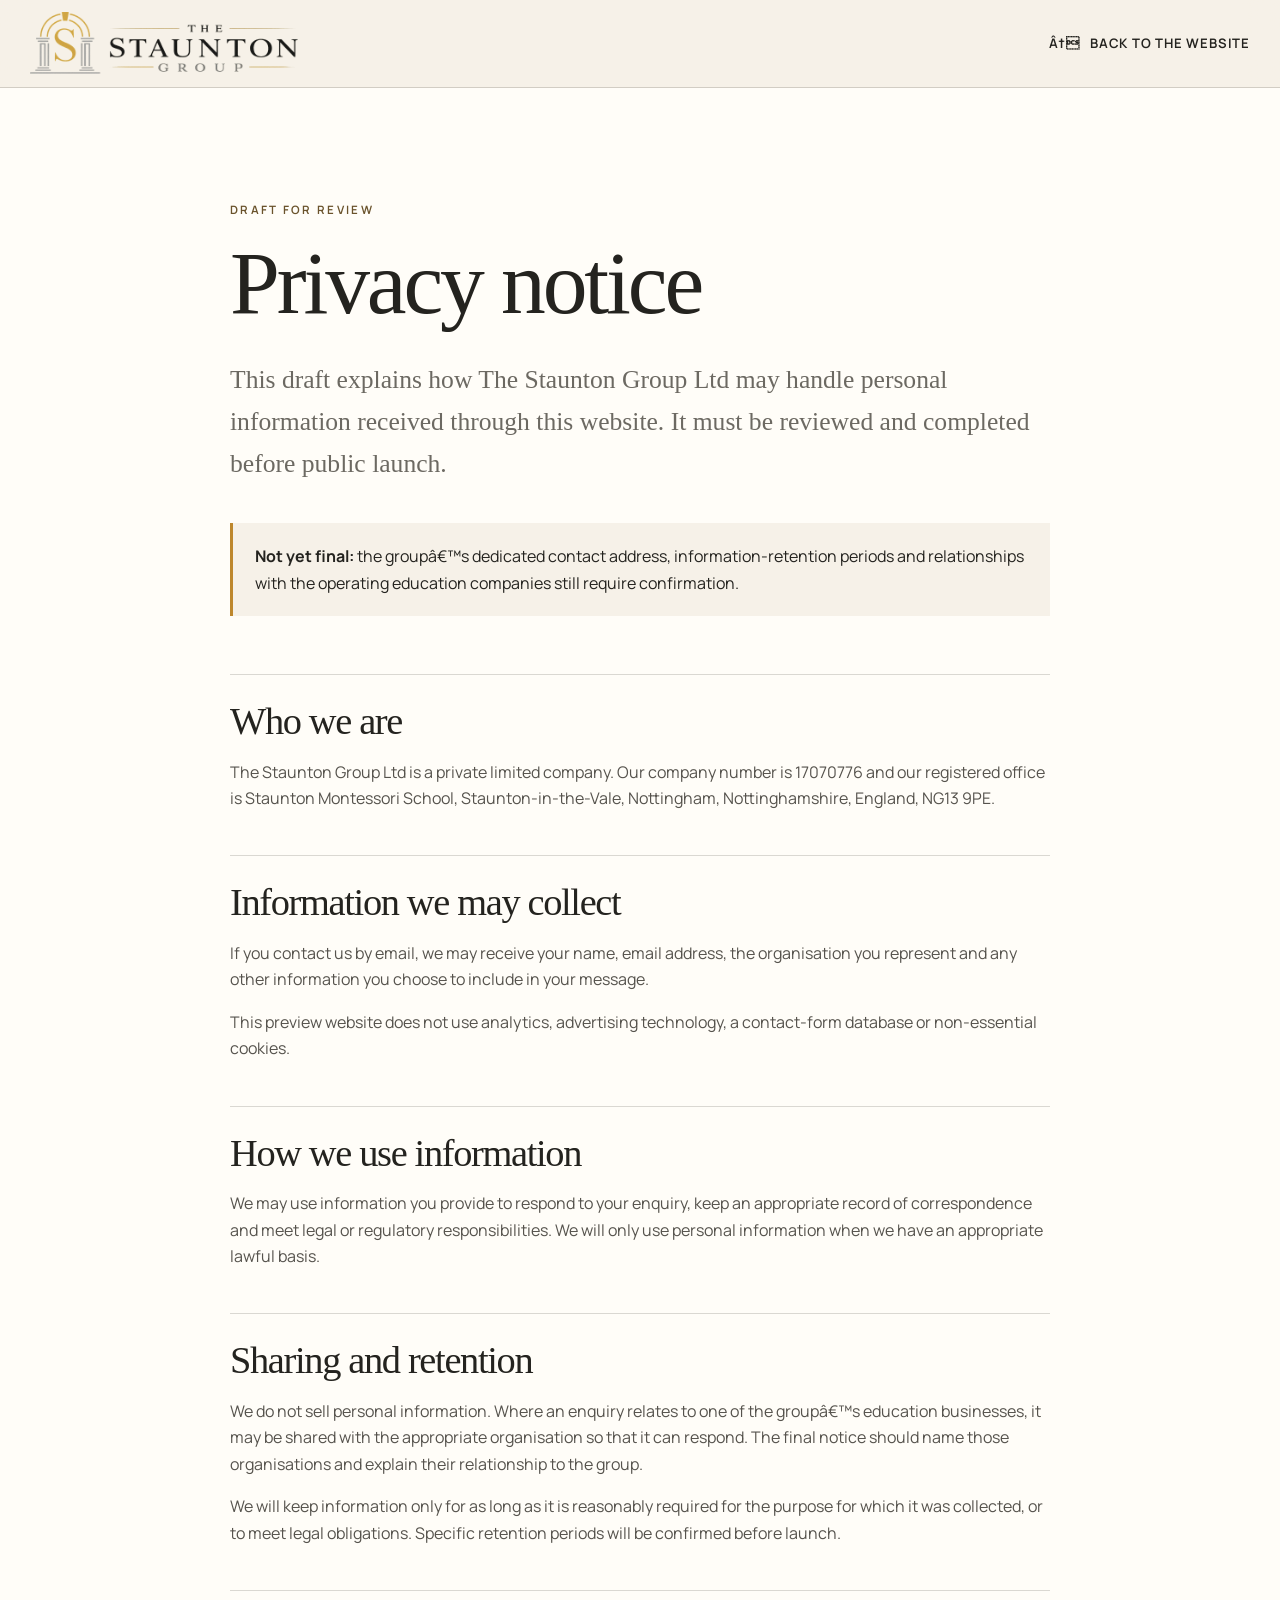
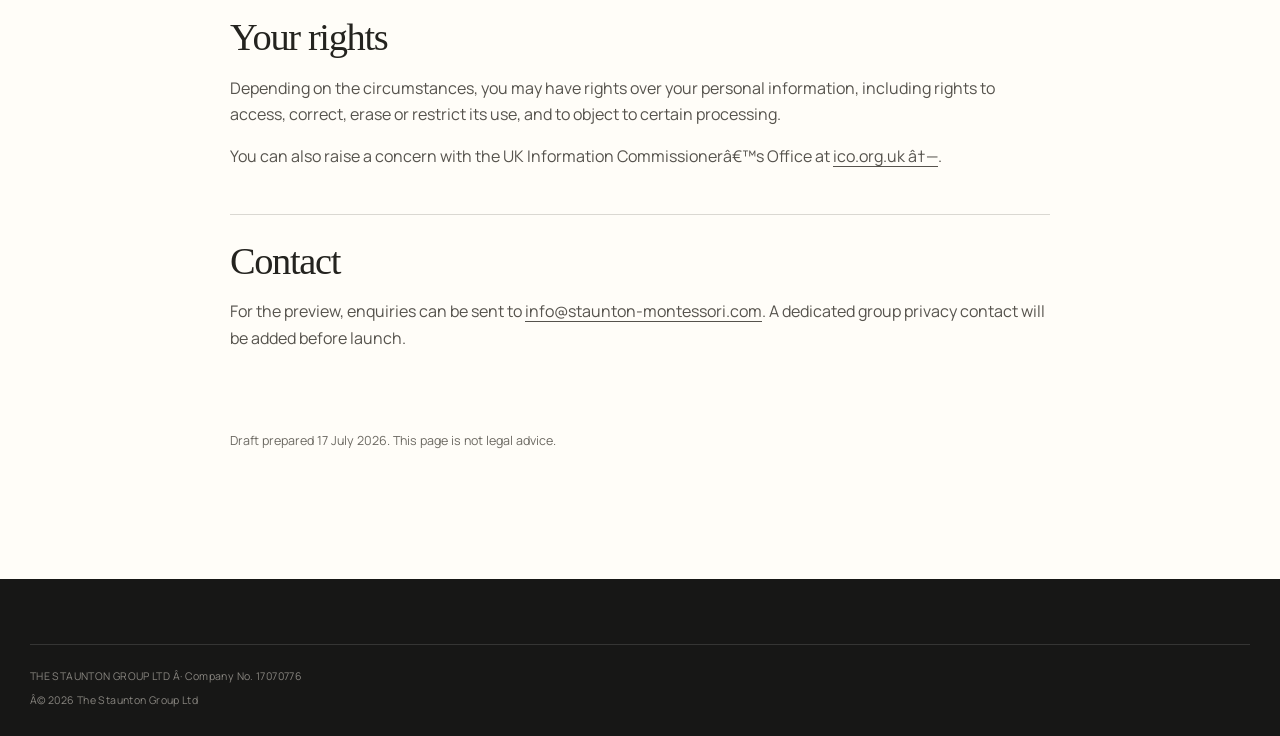
==== privacy.html @ f6bb771e "Publish the first Staunton Group website preview" ====
<!doctype html>
<html lang="en-GB">
  <head>
    <meta charset="utf-8">
    <meta name="viewport" content="width=device-width, initial-scale=1">
    <meta name="description" content="Draft privacy notice for The Staunton Group Ltd.">
    <meta name="robots" content="noindex, nofollow">
    <meta name="theme-color" content="#f6f1e8">
    <title>Privacy notice | The Staunton Group</title>
    <link rel="icon" type="image/png" sizes="128x128" href="assets/logo/favicon-staunton-rounded-2026.png">
    <link rel="preload" href="assets/fonts/Manrope-Variable.ttf" as="font" type="font/ttf" crossorigin>
    <link rel="stylesheet" href="styles.css">
    <script src="script.js" defer></script>
  </head>
  <body class="legal-page">
    <a class="skip-link" href="#main-content">Skip to main content</a>

    <header class="site-header site-header-solid" data-header>
      <div class="header-inner shell">
        <a class="brand" href="index.html" aria-label="The Staunton Group, home">
          <span class="brand-mark" aria-hidden="true">
            <img src="assets/logo/staunton-group-signature.png" alt="">
          </span>
        </a>
        <a class="text-link back-link" href="index.html" aria-label="Back to the website"><span aria-hidden="true">â†</span><span class="back-label-full">Back to the website</span><span class="back-label-short" aria-hidden="true">Back</span></a>
      </div>
      <div class="scroll-progress" aria-hidden="true"><span data-scroll-progress></span></div>
    </header>

    <main id="main-content" class="legal-main">
      <article class="legal-article shell-narrow">
        <p class="eyebrow">Draft for review</p>
        <h1>Privacy notice</h1>
        <p class="legal-intro">This draft explains how The Staunton Group Ltd may handle personal information received through this website. It must be reviewed and completed before public launch.</p>

        <div class="draft-warning" role="note">
          <strong>Not yet final:</strong> the groupâ€™s dedicated contact address, information-retention periods and relationships with the operating education companies still require confirmation.
        </div>

        <section>
          <h2>Who we are</h2>
          <p>The Staunton Group Ltd is a private limited company. Our company number is 17070776 and our registered office is Staunton Montessori School, Staunton-in-the-Vale, Nottingham, Nottinghamshire, England, NG13 9PE.</p>
        </section>

        <section>
          <h2>Information we may collect</h2>
          <p>If you contact us by email, we may receive your name, email address, the organisation you represent and any other information you choose to include in your message.</p>
          <p>This preview website does not use analytics, advertising technology, a contact-form database or non-essential cookies.</p>
        </section>

        <section>
          <h2>How we use information</h2>
          <p>We may use information you provide to respond to your enquiry, keep an appropriate record of correspondence and meet legal or regulatory responsibilities. We will only use personal information when we have an appropriate lawful basis.</p>
        </section>

        <section>
          <h2>Sharing and retention</h2>
          <p>We do not sell personal information. Where an enquiry relates to one of the groupâ€™s education businesses, it may be shared with the appropriate organisation so that it can respond. The final notice should name those organisations and explain their relationship to the group.</p>
          <p>We will keep information only for as long as it is reasonably required for the purpose for which it was collected, or to meet legal obligations. Specific retention periods will be confirmed before launch.</p>
        </section>

        <section>
          <h2>Your rights</h2>
          <p>Depending on the circumstances, you may have rights over your personal information, including rights to access, correct, erase or restrict its use, and to object to certain processing.</p>
          <p>You can also raise a concern with the UK Information Commissionerâ€™s Office at <a href="https://ico.org.uk/" target="_blank" rel="noopener">ico.org.uk <span aria-hidden="true">â†—</span></a>.</p>
        </section>

        <section>
          <h2>Contact</h2>
          <p>For the preview, enquiries can be sent to <a href="mailto:info@staunton-montessori.com">info@staunton-montessori.com</a>. A dedicated group privacy contact will be added before launch.</p>
        </section>

        <p class="legal-updated">Draft prepared 17 July 2026. This page is not legal advice.</p>
      </article>
    </main>

    <footer class="site-footer legal-footer">
      <div class="shell footer-legal">
        <p>THE STAUNTON GROUP LTD Â· Company No. 17070776</p>
        <p>Â© <span data-year>2026</span> The Staunton Group Ltd</p>
      </div>
    </footer>
  </body>
</html>
---- styles.css ----
@font-face {
  font-family: "Manrope";
  src: url("assets/fonts/Manrope-Variable.ttf") format("truetype");
  font-style: normal;
  font-weight: 200 800;
  font-display: swap;
}

:root {
  --ivory: #f6f1e8;
  --ivory-deep: #eee6d9;
  --paper: #fffdf8;
  --charcoal: #171716;
  --charcoal-soft: #292826;
  --ink: #24231f;
  --muted: #6c6962;
  --grey: #92908a;
  --line: rgba(35, 33, 29, 0.17);
  --gold: #bd872d;
  --gold-light: #d7ad62;
  --gold-pale: #e8d4a9;
  --max-width: 1220px;
  --header-height: 88px;
  --serif: Georgia, "Times New Roman", Times, serif;
  --sans: "Manrope", "Aptos", "Helvetica Neue", Arial, sans-serif;
  --shadow: 0 24px 70px rgba(28, 24, 17, 0.14);
}

*,
*::before,
*::after {
  box-sizing: border-box;
}

html {
  scroll-behavior: smooth;
  scroll-padding-top: calc(var(--header-height) + 24px);
}

body {
  margin: 0;
  overflow-x: hidden;
  background: var(--ivory);
  color: var(--ink);
  font-family: var(--sans);
  font-size: 16px;
  line-height: 1.65;
  -webkit-font-smoothing: antialiased;
}

body.nav-open {
  overflow: hidden;
}

img {
  display: block;
  max-width: 100%;
}

a {
  color: inherit;
  text-decoration-thickness: 1px;
  text-underline-offset: 0.22em;
}

button,
a {
  -webkit-tap-highlight-color: transparent;
}

:focus-visible {
  outline: 3px solid var(--gold);
  outline-offset: 4px;
}

.shell {
  width: min(calc(100% - 48px), var(--max-width));
  margin-inline: auto;
}

.shell-narrow {
  width: min(calc(100% - 48px), 820px);
  margin-inline: auto;
}

.section {
  padding-block: clamp(88px, 11vw, 154px);
}

.sr-only {
  position: absolute;
  width: 1px;
  height: 1px;
  padding: 0;
  margin: -1px;
  overflow: hidden;
  clip: rect(0, 0, 0, 0);
  white-space: nowrap;
  border: 0;
}

.skip-link {
  position: fixed;
  z-index: 1000;
  top: 16px;
  left: 16px;
  transform: translateY(-150%);
  background: var(--charcoal);
  color: white;
  padding: 12px 18px;
  border-radius: 2px;
}

.skip-link:focus {
  transform: translateY(0);
}

.eyebrow {
  margin: 0 0 24px;
  color: #6a532c;
  font-family: var(--sans);
  font-size: 0.72rem;
  font-weight: 650;
  letter-spacing: 0.2em;
  line-height: 1.3;
  text-transform: uppercase;
}

.eyebrow-light {
  color: var(--gold-light);
}

h1,
h2,
h3,
blockquote {
  margin-top: 0;
  font-family: var(--serif);
  font-weight: 400;
  letter-spacing: -0.035em;
}

h1 {
  max-width: 760px;
  margin-bottom: 30px;
  font-size: clamp(3.45rem, 7.2vw, 7.4rem);
  line-height: 0.92;
}

.hero h1 {
  max-width: 700px;
  font-size: clamp(3.45rem, 6vw, 6.4rem);
  line-height: 0.94;
}

h2 {
  margin-bottom: 28px;
  font-size: clamp(2.55rem, 5vw, 5.25rem);
  line-height: 0.98;
}

h3 {
  margin-bottom: 18px;
  font-size: clamp(1.65rem, 2.7vw, 2.65rem);
  line-height: 1.08;
}

p {
  margin-top: 0;
}

.large-copy {
  font-family: var(--serif);
  font-size: clamp(1.45rem, 2.1vw, 2rem);
  line-height: 1.42;
}

.button {
  display: inline-flex;
  min-height: 52px;
  align-items: center;
  justify-content: center;
  padding: 13px 22px;
  border: 1px solid transparent;
  font-size: 0.78rem;
  font-weight: 650;
  letter-spacing: 0.08em;
  line-height: 1.2;
  text-decoration: none;
  text-transform: uppercase;
  transition: background-color 180ms ease, color 180ms ease, border-color 180ms ease, transform 180ms ease;
}

.button:hover {
  transform: translateY(-2px);
}

.button-primary {
  background: var(--charcoal);
  color: white;
}

.button-primary:hover {
  background: var(--gold);
}

.button-dark {
  background: var(--charcoal);
  color: white;
}

.button-dark:hover {
  background: white;
  color: var(--charcoal);
}

.text-link,
.arrow-link {
  display: inline-flex;
  min-height: 44px;
  align-items: center;
  gap: 10px;
  font-size: 0.82rem;
  font-weight: 650;
  letter-spacing: 0.06em;
  text-decoration: none;
  text-transform: uppercase;
}

.text-link::after,
.arrow-link::after {
  position: absolute;
  right: 0;
  bottom: 5px;
  left: 0;
  height: 1px;
  background: currentColor;
  content: "";
  transform: scaleX(0);
  transform-origin: right;
  transition: transform 180ms ease;
}

.text-link,
.arrow-link {
  position: relative;
}

.text-link:hover::after,
.arrow-link:hover::after {
  transform: scaleX(1);
  transform-origin: left;
}

.site-header {
  position: fixed;
  z-index: 100;
  top: 0;
  right: 0;
  left: 0;
  height: var(--header-height);
  border-bottom: 1px solid var(--line);
  background: rgba(246, 241, 232, 0.84);
  backdrop-filter: blur(16px);
  transition: background-color 220ms ease, box-shadow 220ms ease;
}

.site-header.is-scrolled {
  background: rgba(250, 247, 240, 0.96);
  box-shadow: 0 12px 36px rgba(28, 24, 17, 0.07);
}

.site-header-solid {
  position: sticky;
}

.header-inner {
  display: flex;
  height: 100%;
  align-items: center;
  justify-content: space-between;
  gap: 32px;
}

.brand {
  display: inline-flex;
  flex: 0 0 auto;
  align-items: center;
  text-decoration: none;
}

.brand-mark {
  position: relative;
  display: block;
  width: 276px;
  height: 64px;
  overflow: hidden;
}

.brand-mark img {
  position: absolute;
  top: -69px;
  left: -31px;
  width: 330px;
  max-width: none;
}

.emblem-crop {
  position: relative;
  display: inline-block;
  width: 46px;
  height: 52px;
  flex: 0 0 auto;
  overflow: hidden;
}

.emblem-crop img {
  position: absolute;
  top: -21px;
  left: -45px;
  width: 136px;
  max-width: none;
}

.primary-nav {
  display: flex;
  align-items: center;
  gap: clamp(18px, 2.1vw, 34px);
}

.primary-nav a {
  position: relative;
  display: inline-flex;
  min-height: 44px;
  align-items: center;
  font-size: 0.71rem;
  font-weight: 650;
  letter-spacing: 0.055em;
  text-decoration: none;
  text-transform: uppercase;
}

.primary-nav a:not(.nav-contact)::after {
  position: absolute;
  right: 0;
  bottom: 6px;
  left: 0;
  height: 2px;
  background: linear-gradient(90deg, var(--gold), var(--gold-light));
  content: "";
  transform: scaleX(0);
  transform-origin: right;
  transition: transform 180ms ease;
}

.primary-nav a:hover::after,
.primary-nav a.is-current::after {
  transform: scaleX(1);
  transform-origin: left;
}

.primary-nav a.is-current {
  color: #69502b;
}

.nav-contact {
  padding-inline: 18px;
  border: 1px solid var(--charcoal);
}

.nav-contact:hover {
  background: var(--charcoal);
  color: white;
}

.nav-contact.is-current {
  border-color: var(--gold);
  box-shadow: inset 0 -3px 0 var(--gold);
}

.scroll-progress {
  position: absolute;
  right: 0;
  bottom: -1px;
  left: 0;
  height: 2px;
  overflow: hidden;
  pointer-events: none;
}

.scroll-progress span {
  display: block;
  width: 100%;
  height: 100%;
  background: linear-gradient(90deg, var(--gold), var(--gold-light));
  transform: scaleX(0);
  transform-origin: left;
  will-change: transform;
}

.menu-toggle {
  display: none;
  width: 48px;
  height: 48px;
  align-items: center;
  justify-content: center;
  border: 0;
  background: transparent;
  cursor: pointer;
}

.menu-toggle span:not(.sr-only) {
  position: absolute;
  width: 24px;
  height: 1px;
  background: var(--charcoal);
  transition: transform 180ms ease;
}

.menu-toggle span:nth-child(2) {
  transform: translateY(-4px);
}

.menu-toggle span:nth-child(3) {
  transform: translateY(4px);
}

.menu-toggle[aria-expanded="true"] span:nth-child(2) {
  transform: rotate(45deg);
}

.menu-toggle[aria-expanded="true"] span:nth-child(3) {
  transform: rotate(-45deg);
}

.hero {
  min-height: 100svh;
  padding-top: calc(var(--header-height) + clamp(72px, 9vw, 118px));
  padding-bottom: 30px;
  background:
    radial-gradient(circle at 15% 20%, rgba(215, 173, 98, 0.14), transparent 28%),
    linear-gradient(120deg, var(--ivory) 0%, #faf7f0 54%, var(--ivory-deep) 100%);
}

.hero-inner {
  display: grid;
  align-items: center;
  gap: clamp(48px, 7vw, 108px);
  grid-template-columns: minmax(0, 0.94fr) minmax(430px, 0.86fr);
}

.hero-copy {
  padding-block: 30px 56px;
}

.hero-lede {
  max-width: 640px;
  margin-bottom: 40px;
  color: #4e4b44;
  font-family: var(--serif);
  font-size: clamp(1.18rem, 1.7vw, 1.55rem);
  line-height: 1.52;
}

.hero-actions {
  display: flex;
  flex-wrap: wrap;
  align-items: center;
  gap: 24px 32px;
}

.hero-visual {
  position: relative;
  display: grid;
  min-height: min(67vh, 660px);
  gap: 12px;
  grid-template-columns: 1.22fr 0.78fr;
  grid-template-rows: 1fr 1fr;
}

.hero-visual::before {
  position: absolute;
  z-index: 2;
  top: -22px;
  right: 22px;
  width: 88px;
  height: 88px;
  border-top: 1px solid var(--gold);
  border-right: 1px solid var(--gold);
  content: "";
}

.hero-photo {
  position: relative;
  margin: 0;
  overflow: hidden;
  background: #d7d0c3;
}

.hero-photo-main {
  grid-row: 1 / -1;
}

.hero-photo img {
  width: 100%;
  height: 100%;
  object-fit: cover;
  filter: saturate(0.78) contrast(0.96);
  transition: transform 800ms cubic-bezier(0.2, 0.7, 0.2, 1);
}

.hero-photo:hover img {
  transform: scale(1.025);
}

.hero-photo-main img {
  object-position: 48% center;
}

.hero-photo-top img {
  object-position: 52% center;
}

.hero-photo-bottom img {
  object-position: 55% center;
}

.hero-photo figcaption,
.image-label {
  position: absolute;
  right: 12px;
  bottom: 12px;
  padding: 7px 9px;
  background: rgba(21, 21, 20, 0.82);
  color: white;
  font-size: 0.62rem;
  font-weight: 650;
  letter-spacing: 0.12em;
  line-height: 1.2;
  text-transform: uppercase;
}

.hero-foot {
  display: flex;
  align-items: center;
  gap: 18px;
  padding-top: 38px;
  color: #77726a;
  font-size: 0.64rem;
  font-weight: 650;
  letter-spacing: 0.14em;
  text-transform: uppercase;
}

.hero-rule {
  width: 64px;
  height: 1px;
  background: var(--gold);
}

.intro {
  background: var(--paper);
  padding-block: clamp(82px, 9vw, 124px);
}

.intro-grid {
  display: grid;
  gap: 56px 10vw;
  grid-template-columns: minmax(280px, 0.72fr) minmax(0, 1fr);
}

.intro-copy {
  max-width: 700px;
}

.intro-copy > p:last-child {
  max-width: 600px;
  color: var(--muted);
}

.principles {
  display: grid;
  margin-top: clamp(70px, 9vw, 120px);
  border-top: 1px solid var(--line);
  grid-template-columns: repeat(3, 1fr);
}

.principle {
  min-height: 290px;
  padding: 34px clamp(22px, 3.2vw, 48px) 28px;
  border-right: 1px solid var(--line);
}

.principle:first-child {
  padding-left: 0;
}

.principle:last-child {
  border-right: 0;
  padding-right: 0;
}

.principle-number {
  display: block;
  margin-bottom: 64px;
  color: var(--gold);
  font-family: var(--serif);
  font-size: 0.84rem;
}

.principle h3 {
  margin-bottom: 16px;
  font-size: clamp(1.5rem, 2vw, 2.05rem);
}

.principle p {
  color: var(--muted);
  font-size: 0.94rem;
}

.section-dark {
  background: var(--charcoal);
  color: white;
}

.section-topline {
  display: grid;
  align-items: end;
  gap: 44px 8vw;
  margin-bottom: clamp(64px, 8vw, 110px);
  grid-template-columns: 1.5fr 0.72fr;
}

.section-topline h2 {
  margin-bottom: 0;
}

.section-topline > p {
  max-width: 430px;
  margin-bottom: 7px;
  color: #b8b5af;
}

.business-list {
  display: grid;
  gap: clamp(64px, 7vw, 100px);
}

.business-card {
  display: grid;
  align-items: center;
  gap: clamp(42px, 7vw, 100px);
  grid-template-columns: minmax(0, 1.14fr) minmax(320px, 0.86fr);
}

.business-card-reverse {
  grid-template-columns: minmax(320px, 0.86fr) minmax(0, 1.14fr);
}

.business-card-reverse .business-image {
  grid-column: 2;
}

.business-card-reverse .business-content {
  grid-row: 1;
  grid-column: 1;
}

.business-image {
  position: relative;
  height: clamp(360px, 40vw, 520px);
  overflow: hidden;
  background: #494640;
}

.business-image img {
  width: 100%;
  height: 100%;
  object-fit: cover;
  filter: saturate(0.74) contrast(0.96);
  transition: transform 800ms cubic-bezier(0.2, 0.7, 0.2, 1);
}

.business-image:hover img {
  transform: scale(1.025);
}

.business-card:first-child .business-image img {
  object-position: 50% center;
}

.business-card-reverse .business-image img {
  object-position: 52% center;
}

.business-content {
  max-width: 480px;
}

.business-kicker {
  margin-bottom: 20px;
  color: var(--gold-light);
  font-size: 0.75rem;
  font-weight: 650;
  letter-spacing: 0.14em;
  text-transform: uppercase;
}

.business-content h3 {
  margin-bottom: 28px;
  font-size: clamp(2rem, 3.4vw, 3.55rem);
}

.business-content > p:not(.business-kicker) {
  margin-bottom: 30px;
  color: #b8b5af;
}

.arrow-link {
  color: white;
}

.approach {
  background: var(--ivory-deep);
}

.approach-grid {
  display: grid;
  align-items: center;
  gap: 56px 10vw;
  grid-template-columns: minmax(0, 1fr) minmax(360px, 0.82fr);
}

.approach-statement {
  position: relative;
  min-height: 560px;
  display: flex;
  align-items: center;
  padding: clamp(42px, 6vw, 82px);
  overflow: hidden;
  background: var(--charcoal-soft);
  color: white;
}

.approach-statement::before,
.approach-statement::after {
  position: absolute;
  border: 1px solid rgba(215, 173, 98, 0.35);
  border-bottom: 0;
  border-radius: 50% 50% 0 0;
  content: "";
}

.approach-statement::before {
  right: -130px;
  bottom: -110px;
  width: 390px;
  height: 390px;
}

.approach-statement::after {
  right: -65px;
  bottom: -110px;
  width: 260px;
  height: 260px;
}

.gold-mark {
  position: absolute;
  right: 28px;
  bottom: -112px;
  color: rgba(189, 135, 45, 0.12);
  font-family: var(--serif);
  font-size: 330px;
  line-height: 1;
}

.approach-statement blockquote {
  position: relative;
  z-index: 1;
  margin-bottom: 0;
  font-size: clamp(2.4rem, 4.5vw, 5rem);
  line-height: 1.06;
}

.approach-copy > p:not(.eyebrow) {
  max-width: 540px;
  color: var(--muted);
}

.check-list {
  margin: 38px 0 0;
  padding: 0;
  border-top: 1px solid var(--line);
  list-style: none;
}

.check-list li {
  position: relative;
  padding: 16px 0 16px 28px;
  border-bottom: 1px solid var(--line);
  font-size: 0.92rem;
}

.check-list li::before {
  position: absolute;
  left: 0;
  color: var(--gold);
  content: "â€”";
}

.future {
  background: var(--paper);
}

.future-grid {
  display: grid;
  align-items: center;
  gap: 56px 9vw;
  grid-template-columns: minmax(0, 1.04fr) minmax(360px, 0.82fr);
}

.future-image {
  position: relative;
  height: clamp(480px, 58vw, 700px);
  overflow: hidden;
}

.future-image img {
  width: 100%;
  height: 100%;
  object-fit: cover;
  object-position: 56% center;
  filter: saturate(0.78) contrast(0.96);
}

.future-badge {
  position: absolute;
  right: 24px;
  bottom: 24px;
  display: flex;
  width: 190px;
  height: 190px;
  flex-direction: column;
  align-items: center;
  justify-content: center;
  border-radius: 50%;
  background: rgba(246, 241, 232, 0.92);
  color: var(--charcoal);
  font-size: 0.65rem;
  font-weight: 650;
  letter-spacing: 0.15em;
  text-transform: uppercase;
  backdrop-filter: blur(10px);
}

.future-badge i {
  width: 1px;
  height: 28px;
  margin-block: 8px;
  background: var(--gold);
}

.future-copy > p:not(.eyebrow):not(.status-note) {
  color: var(--muted);
}

.status-note {
  display: inline-flex;
  margin-top: 22px;
  padding: 8px 10px;
  border: 1px solid var(--line);
  color: var(--muted);
  font-size: 0.64rem;
  font-weight: 650;
  letter-spacing: 0.12em;
  text-transform: uppercase;
}

.section-gold {
  background: var(--gold-light);
  color: var(--charcoal);
}

.contact-grid {
  display: grid;
  align-items: end;
  gap: 48px 10vw;
  grid-template-columns: minmax(0, 1.25fr) minmax(330px, 0.75fr);
}

.contact-grid h2 {
  max-width: 840px;
  margin-bottom: 0;
}

.contact-copy {
  max-width: 480px;
  padding-bottom: 6px;
}

.contact-copy > p:first-child {
  margin-bottom: 28px;
}

.contact-note {
  margin: 16px 0 0;
  font-size: 0.75rem;
  opacity: 0.75;
}

.site-footer {
  padding-block: 70px 28px;
  background: var(--charcoal);
  color: white;
}

.footer-main {
  display: grid;
  gap: 56px;
  grid-template-columns: 1.2fr 0.8fr;
}

.footer-brand {
  display: flex;
  align-items: center;
  gap: 18px;
}

.emblem-crop-footer {
  width: 62px;
  height: 70px;
}

.emblem-crop-footer img {
  top: -28px;
  left: -61px;
  width: 184px;
}

.footer-brand strong,
.footer-brand span {
  display: block;
}

.footer-brand strong {
  font-family: var(--serif);
  font-size: 1.5rem;
  font-weight: 400;
}

.footer-brand div > span {
  margin-top: 4px;
  color: #9e9b95;
  font-size: 0.78rem;
}

.footer-links {
  display: grid;
  gap: 32px;
  grid-template-columns: repeat(2, 1fr);
}

.footer-links > div {
  display: flex;
  flex-direction: column;
  align-items: flex-start;
}

.footer-label {
  margin-bottom: 16px;
  color: var(--gold-light);
  font-size: 0.65rem;
  font-weight: 650;
  letter-spacing: 0.15em;
  text-transform: uppercase;
}

.footer-links a {
  min-height: 34px;
  color: #c3c0ba;
  font-size: 0.8rem;
  text-decoration: none;
}

.footer-links a:hover {
  color: white;
}

.footer-legal {
  display: grid;
  gap: 8px;
  margin-top: 64px;
  padding-top: 24px;
  border-top: 1px solid rgba(255, 255, 255, 0.13);
  color: #898680;
  font-size: 0.66rem;
  letter-spacing: 0.035em;
  line-height: 1.45;
}

.footer-legal p {
  margin: 0;
}

.reveal {
  opacity: 0;
  transform: translateY(22px);
  transition: opacity 700ms ease, transform 700ms ease;
}

.reveal.is-visible {
  opacity: 1;
  transform: translateY(0);
}

/* Privacy page */
.legal-main {
  padding-block: clamp(80px, 9vw, 130px);
  background: var(--paper);
}

.legal-article > h1 {
  margin-bottom: 34px;
  font-size: clamp(3.4rem, 7vw, 6rem);
}

.legal-intro {
  margin-bottom: 38px;
  color: var(--muted);
  font-family: var(--serif);
  font-size: clamp(1.3rem, 2vw, 1.75rem);
}

.draft-warning {
  margin-bottom: 58px;
  padding: 20px 22px;
  border-left: 3px solid var(--gold);
  background: var(--ivory);
}

.legal-article section {
  padding-block: 28px;
  border-top: 1px solid var(--line);
}

.legal-article section h2 {
  margin-bottom: 18px;
  font-size: clamp(1.8rem, 3vw, 2.55rem);
}

.legal-article section p {
  color: #56534d;
}

.legal-updated {
  margin-top: 36px;
  color: var(--muted);
  font-size: 0.78rem;
}

.back-link {
  flex: 0 0 auto;
}

.back-label-short {
  display: none;
}

.legal-footer {
  padding-top: 1px;
}

@media (max-width: 1050px) {
  :root {
    --header-height: 76px;
  }

  .brand-mark {
    width: 250px;
    height: 58px;
  }

  .brand-mark img {
    top: -62px;
    left: -28px;
    width: 298px;
  }

  .primary-nav {
    gap: 18px;
  }

  .primary-nav a {
    font-size: 0.68rem;
  }

  .hero-inner {
    grid-template-columns: minmax(0, 0.9fr) minmax(360px, 0.8fr);
  }

  .hero-visual {
    min-height: 560px;
  }

  .business-card,
  .business-card-reverse {
    gap: 50px;
    grid-template-columns: 1fr 0.84fr;
  }
}

@media (max-width: 860px) {
  .site-header {
    backdrop-filter: none;
  }

  .shell,
  .shell-narrow {
    width: min(calc(100% - 36px), var(--max-width));
  }

  .menu-toggle {
    position: relative;
    z-index: 102;
    display: inline-flex;
  }

  .primary-nav {
    position: fixed;
    z-index: 101;
    inset: 0;
    display: flex;
    visibility: hidden;
    flex-direction: column;
    align-items: flex-start;
    justify-content: center;
    gap: 12px;
    padding: 100px 32px 60px;
    background: var(--ivory);
    opacity: 0;
    transform: translateY(-12px);
    transition: opacity 180ms ease, transform 180ms ease, visibility 180ms ease;
  }

  .primary-nav.is-open {
    visibility: visible;
    opacity: 1;
    transform: translateY(0);
  }

  .primary-nav a {
    width: 100%;
    min-height: 58px;
    border-bottom: 1px solid var(--line);
    font-family: var(--serif);
    font-size: clamp(1.6rem, 7vw, 2.25rem);
    font-weight: 400;
    letter-spacing: -0.025em;
    text-transform: none;
  }

  .primary-nav a:not(.nav-contact)::after {
    display: none;
  }

  .primary-nav a.is-current:not(.nav-contact) {
    padding-left: 26px;
  }

  .primary-nav a.is-current:not(.nav-contact)::before {
    position: absolute;
    left: 0;
    width: 14px;
    height: 2px;
    background: var(--gold);
    content: "";
  }

  .nav-contact {
    margin-top: 18px;
    width: auto !important;
    min-height: 48px !important;
    padding-inline: 22px;
    border: 1px solid var(--charcoal) !important;
    font-family: var(--sans) !important;
    font-size: 0.75rem !important;
    font-weight: 650 !important;
    letter-spacing: 0.08em !important;
    text-transform: uppercase !important;
  }

  .hero {
    min-height: auto;
    padding-top: calc(var(--header-height) + 72px);
    padding-bottom: 28px;
  }

  .hero-inner {
    gap: 62px;
    grid-template-columns: 1fr;
  }

  .hero-copy {
    max-width: 720px;
    padding-bottom: 0;
  }

  .hero-visual {
    min-height: 640px;
    grid-template-columns: 1.15fr 0.85fr;
  }

  .intro-grid,
  .approach-grid,
  .future-grid,
  .contact-grid {
    grid-template-columns: 1fr;
  }

  .intro-copy {
    max-width: 680px;
  }

  .section-topline {
    align-items: start;
    grid-template-columns: 1fr;
  }

  .section-topline > p {
    max-width: 600px;
  }

  .business-card,
  .business-card-reverse {
    gap: 44px;
    grid-template-columns: 1fr;
  }

  .business-card-reverse .business-image,
  .business-card-reverse .business-content {
    grid-row: auto;
    grid-column: auto;
  }

  .business-image {
    height: min(72vw, 560px);
  }

  .business-content {
    max-width: 660px;
  }

  .approach-statement {
    min-height: 500px;
  }

  .approach-copy {
    max-width: 680px;
  }

  .future-image {
    height: min(90vw, 680px);
  }

  .future-copy,
  .contact-copy {
    max-width: 680px;
  }

  .footer-main {
    grid-template-columns: 1fr;
  }
}

@media (max-width: 620px) {
  .section {
    padding-block: 82px;
  }

  .brand-mark {
    width: 225px;
    height: 52px;
  }

  .brand-mark img {
    top: -57px;
    left: -25px;
    width: 270px;
  }

  .back-label-full {
    display: none;
  }

  .back-label-short {
    display: inline;
  }

  .hero {
    padding-top: calc(var(--header-height) + 56px);
  }

  .hero h1 {
    font-size: clamp(3.35rem, 16vw, 5rem);
  }

  h2 {
    font-size: clamp(2.55rem, 12.5vw, 4rem);
  }

  .hero-lede {
    font-size: 1.15rem;
  }

  .hero-actions {
    align-items: flex-start;
    flex-direction: column;
  }

  .hero-visual {
    min-height: auto;
    gap: 8px;
    grid-template-columns: 1fr 1fr;
    grid-template-rows: 410px 200px;
  }

  .hero-photo-main {
    grid-row: 1;
    grid-column: 1 / -1;
  }

  .hero-photo-top,
  .hero-photo-bottom {
    grid-row: 2;
  }

  .hero-visual::before {
    top: -14px;
    right: 14px;
    width: 56px;
    height: 56px;
  }

  .hero-foot {
    gap: 10px;
    font-size: 0.56rem;
  }

  .hero-rule {
    width: 28px;
  }

  .principles {
    grid-template-columns: 1fr;
  }

  .principle,
  .principle:first-child,
  .principle:last-child {
    min-height: auto;
    padding: 28px 0 34px;
    border-right: 0;
    border-bottom: 1px solid var(--line);
  }

  .principle-number {
    margin-bottom: 28px;
  }

  .business-image {
    height: 360px;
  }

  .business-card:first-child .business-image img {
    object-position: 49% center;
  }

  .business-card-reverse .business-image img {
    object-position: 52% center;
  }

  .approach-statement {
    min-height: 440px;
    padding: 38px 28px;
  }

  .approach-statement blockquote {
    font-size: clamp(2.2rem, 11vw, 3.25rem);
  }

  .future-image {
    height: 500px;
  }

  .future-badge {
    width: 138px;
    height: 138px;
  }

  .contact-copy .button {
    width: 100%;
    overflow-wrap: anywhere;
    text-align: center;
  }

  .footer-brand {
    align-items: flex-start;
  }

  .footer-links {
    grid-template-columns: 1fr 1fr;
  }

  .back-link {
    font-size: 0.7rem;
  }
}

@media (max-width: 390px) {
  .shell,
  .shell-narrow {
    width: min(calc(100% - 28px), var(--max-width));
  }

  .brand-mark {
    width: 210px;
    height: 49px;
  }

  .brand-mark img {
    top: -53px;
    left: -24px;
    width: 252px;
  }

  .hero-visual {
    grid-template-rows: 360px 170px;
  }

  .hero-photo figcaption {
    right: 8px;
    bottom: 8px;
    padding: 6px 7px;
    font-size: 0.54rem;
  }

  .business-image {
    height: 330px;
  }

  .future-image {
    height: 440px;
  }

  .footer-links {
    gap: 20px;
  }
}

@media (prefers-reduced-motion: reduce) {
  html {
    scroll-behavior: auto;
  }

  *,
  *::before,
  *::after {
    scroll-behavior: auto !important;
    transition-duration: 0.01ms !important;
    animation-duration: 0.01ms !important;
    animation-iteration-count: 1 !important;
  }

  .reveal {
    opacity: 1;
    transform: none;
  }
}
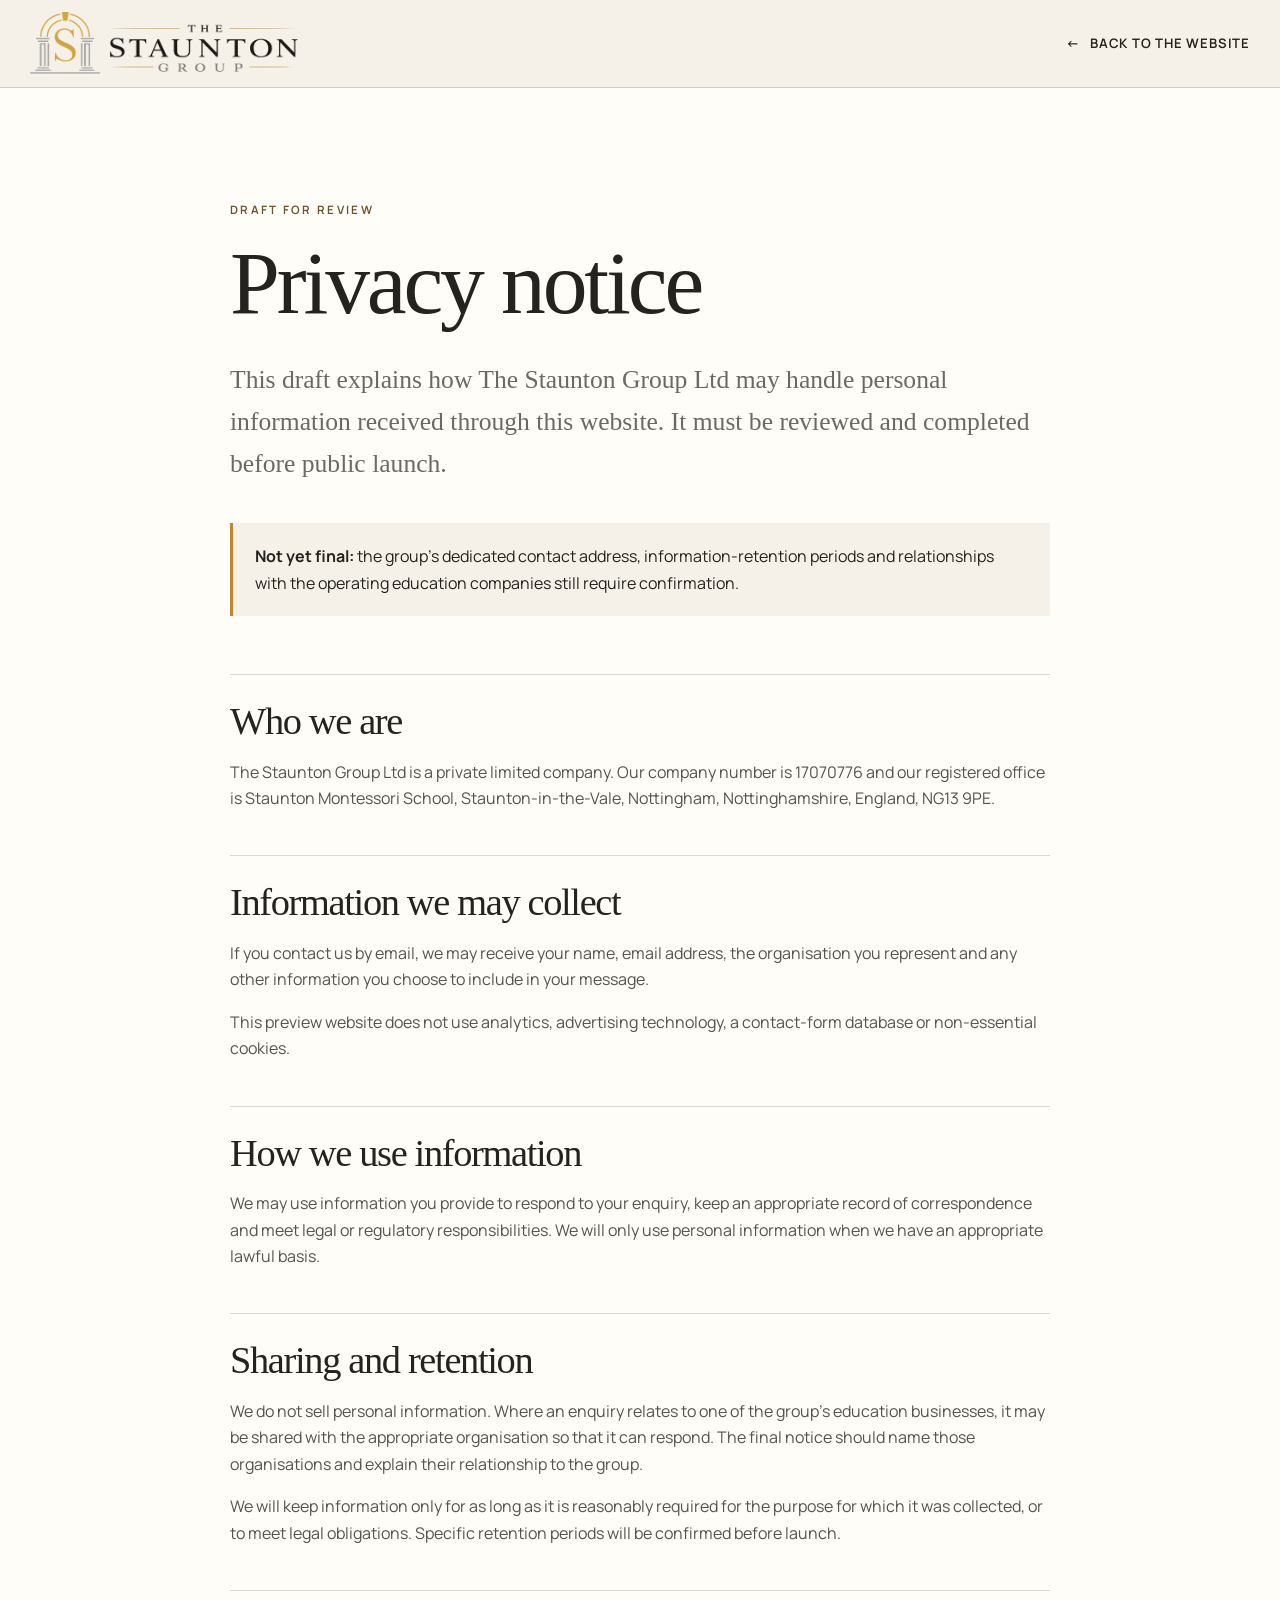
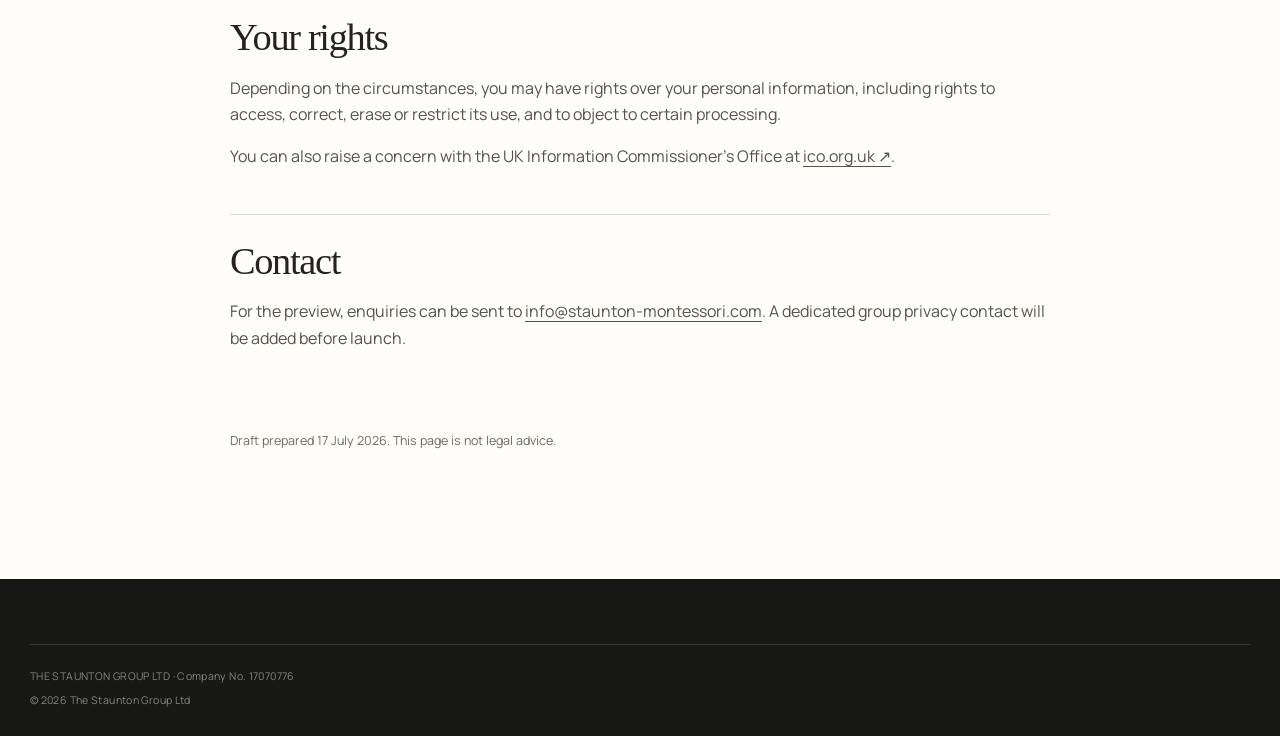
==== commit 5a41d325: "Preserve UTF-8 text in the public preview" ====
--- a/privacy.html
+++ b/privacy.html
@@ -22,7 +22,7 @@
             <img src="assets/logo/staunton-group-signature.png" alt="">
           </span>
         </a>
-        <a class="text-link back-link" href="index.html" aria-label="Back to the website"><span aria-hidden="true">â†</span><span class="back-label-full">Back to the website</span><span class="back-label-short" aria-hidden="true">Back</span></a>
+        <a class="text-link back-link" href="index.html" aria-label="Back to the website"><span aria-hidden="true">←</span><span class="back-label-full">Back to the website</span><span class="back-label-short" aria-hidden="true">Back</span></a>
       </div>
       <div class="scroll-progress" aria-hidden="true"><span data-scroll-progress></span></div>
     </header>
@@ -34,7 +34,7 @@
         <p class="legal-intro">This draft explains how The Staunton Group Ltd may handle personal information received through this website. It must be reviewed and completed before public launch.</p>
 
         <div class="draft-warning" role="note">
-          <strong>Not yet final:</strong> the groupâ€™s dedicated contact address, information-retention periods and relationships with the operating education companies still require confirmation.
+          <strong>Not yet final:</strong> the group’s dedicated contact address, information-retention periods and relationships with the operating education companies still require confirmation.
         </div>
 
         <section>
@@ -55,14 +55,14 @@
 
         <section>
           <h2>Sharing and retention</h2>
-          <p>We do not sell personal information. Where an enquiry relates to one of the groupâ€™s education businesses, it may be shared with the appropriate organisation so that it can respond. The final notice should name those organisations and explain their relationship to the group.</p>
+          <p>We do not sell personal information. Where an enquiry relates to one of the group’s education businesses, it may be shared with the appropriate organisation so that it can respond. The final notice should name those organisations and explain their relationship to the group.</p>
           <p>We will keep information only for as long as it is reasonably required for the purpose for which it was collected, or to meet legal obligations. Specific retention periods will be confirmed before launch.</p>
         </section>
 
         <section>
           <h2>Your rights</h2>
           <p>Depending on the circumstances, you may have rights over your personal information, including rights to access, correct, erase or restrict its use, and to object to certain processing.</p>
-          <p>You can also raise a concern with the UK Information Commissionerâ€™s Office at <a href="https://ico.org.uk/" target="_blank" rel="noopener">ico.org.uk <span aria-hidden="true">â†—</span></a>.</p>
+          <p>You can also raise a concern with the UK Information Commissioner’s Office at <a href="https://ico.org.uk/" target="_blank" rel="noopener">ico.org.uk <span aria-hidden="true">↗</span></a>.</p>
         </section>
 
         <section>
@@ -76,10 +76,9 @@
 
     <footer class="site-footer legal-footer">
       <div class="shell footer-legal">
-        <p>THE STAUNTON GROUP LTD Â· Company No. 17070776</p>
-        <p>Â© <span data-year>2026</span> The Staunton Group Ltd</p>
+        <p>THE STAUNTON GROUP LTD · Company No. 17070776</p>
+        <p>© <span data-year>2026</span> The Staunton Group Ltd</p>
       </div>
     </footer>
   </body>
 </html>
-
--- a/styles.css
+++ b/styles.css
@@ -806,7 +806,7 @@
   position: absolute;
   left: 0;
   color: var(--gold);
-  content: "â€”";
+  content: "—";
 }
 
 .future {
@@ -1477,4 +1477,3 @@
     transform: none;
   }
 }
-
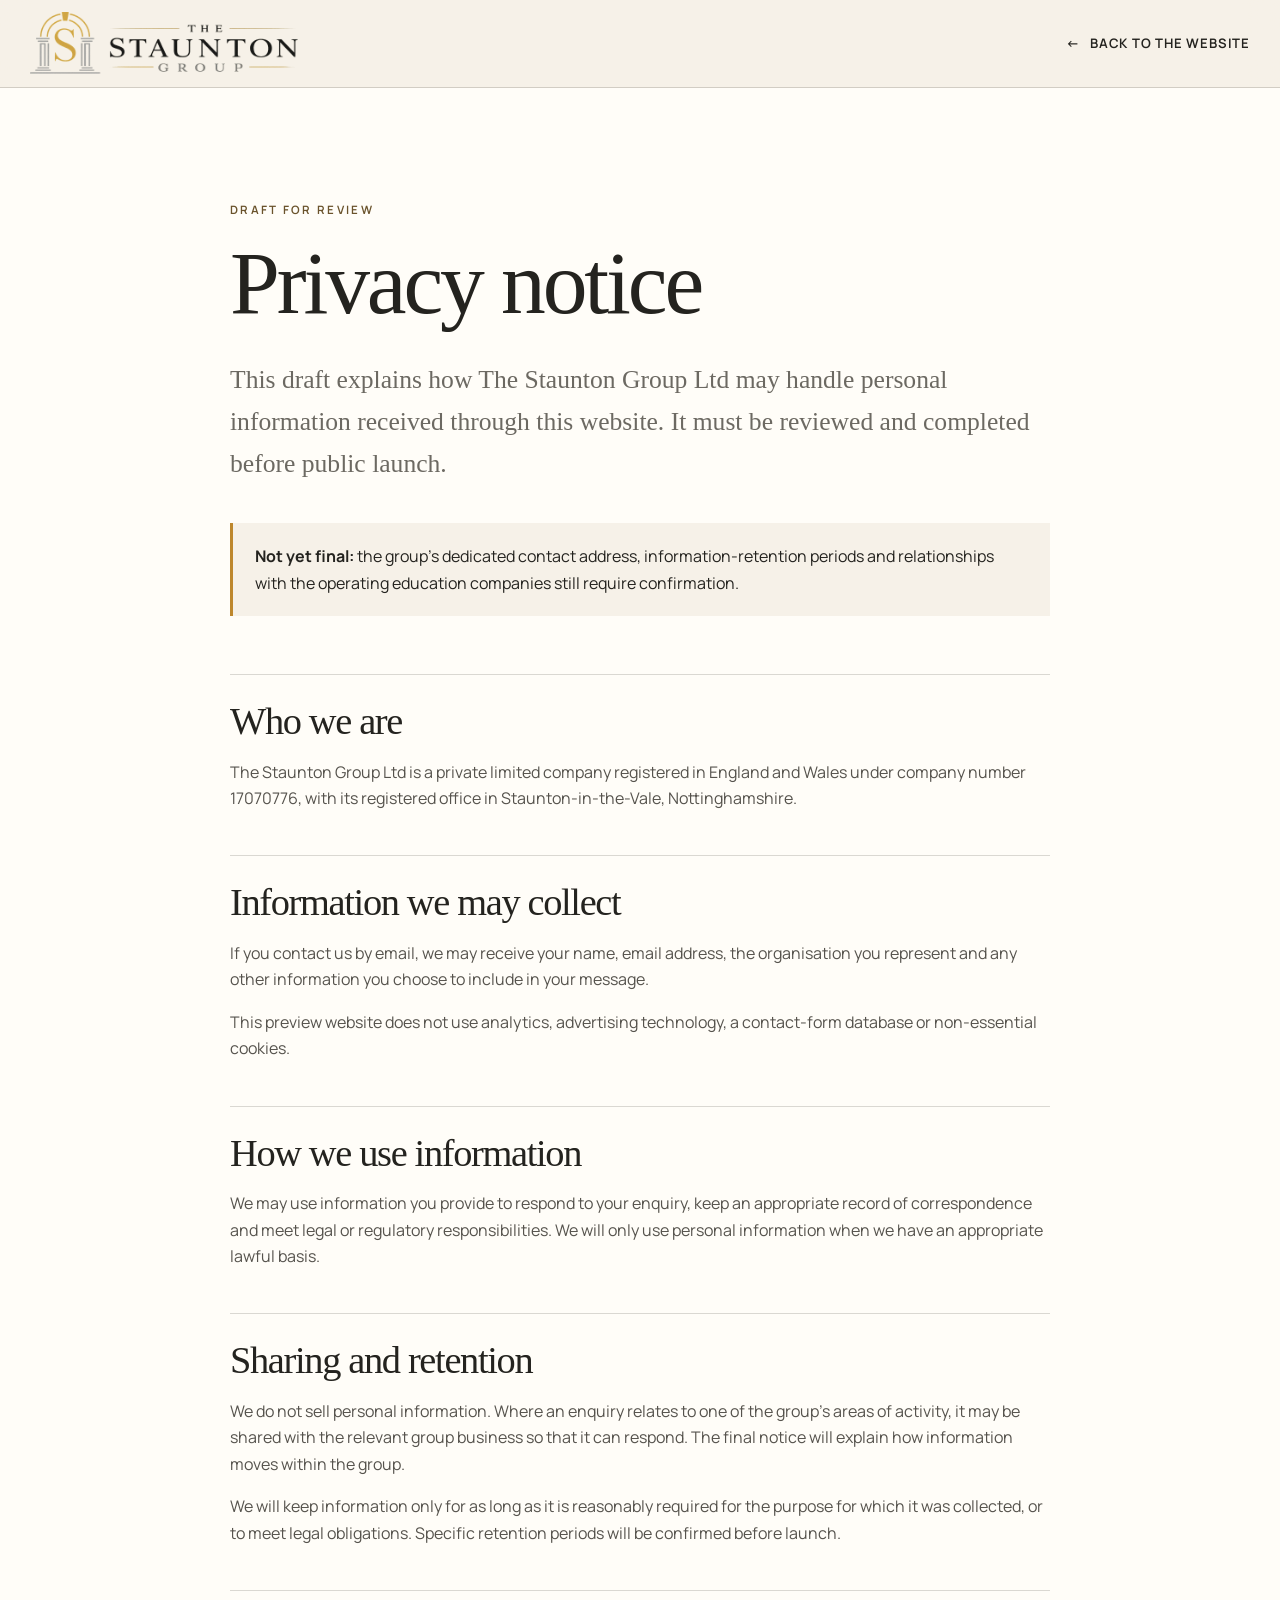
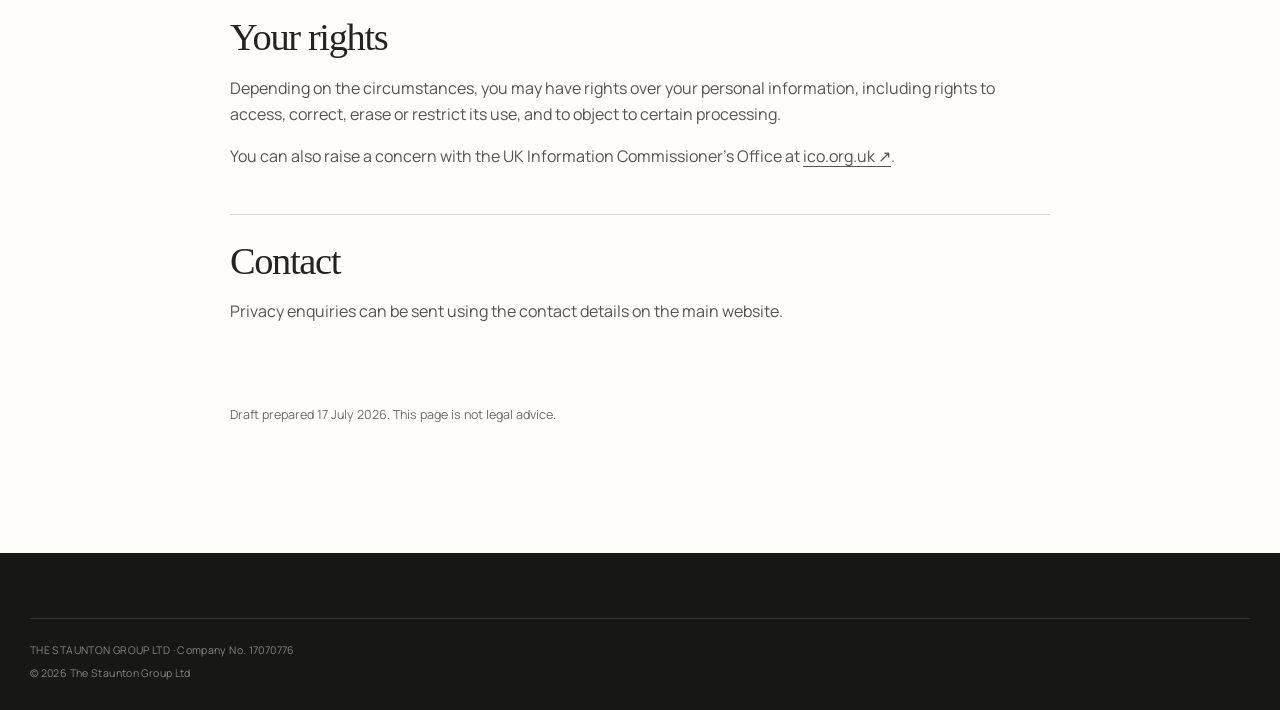
==== commit 6ffb6c8d: "Present education activities without operating-company details" ====
--- a/privacy.html
+++ b/privacy.html
@@ -39,7 +39,7 @@
 
         <section>
           <h2>Who we are</h2>
-          <p>The Staunton Group Ltd is a private limited company. Our company number is 17070776 and our registered office is Staunton Montessori School, Staunton-in-the-Vale, Nottingham, Nottinghamshire, England, NG13 9PE.</p>
+          <p>The Staunton Group Ltd is a private limited company registered in England and Wales under company number 17070776, with its registered office in Staunton-in-the-Vale, Nottinghamshire.</p>
         </section>
 
         <section>
@@ -55,7 +55,7 @@
 
         <section>
           <h2>Sharing and retention</h2>
-          <p>We do not sell personal information. Where an enquiry relates to one of the group’s education businesses, it may be shared with the appropriate organisation so that it can respond. The final notice should name those organisations and explain their relationship to the group.</p>
+          <p>We do not sell personal information. Where an enquiry relates to one of the group’s areas of activity, it may be shared with the relevant group business so that it can respond. The final notice will explain how information moves within the group.</p>
           <p>We will keep information only for as long as it is reasonably required for the purpose for which it was collected, or to meet legal obligations. Specific retention periods will be confirmed before launch.</p>
         </section>
 
@@ -67,7 +67,7 @@
 
         <section>
           <h2>Contact</h2>
-          <p>For the preview, enquiries can be sent to <a href="mailto:info@staunton-montessori.com">info@staunton-montessori.com</a>. A dedicated group privacy contact will be added before launch.</p>
+          <p>Privacy enquiries can be sent using the contact details on the main website.</p>
         </section>
 
         <p class="legal-updated">Draft prepared 17 July 2026. This page is not legal advice.</p>
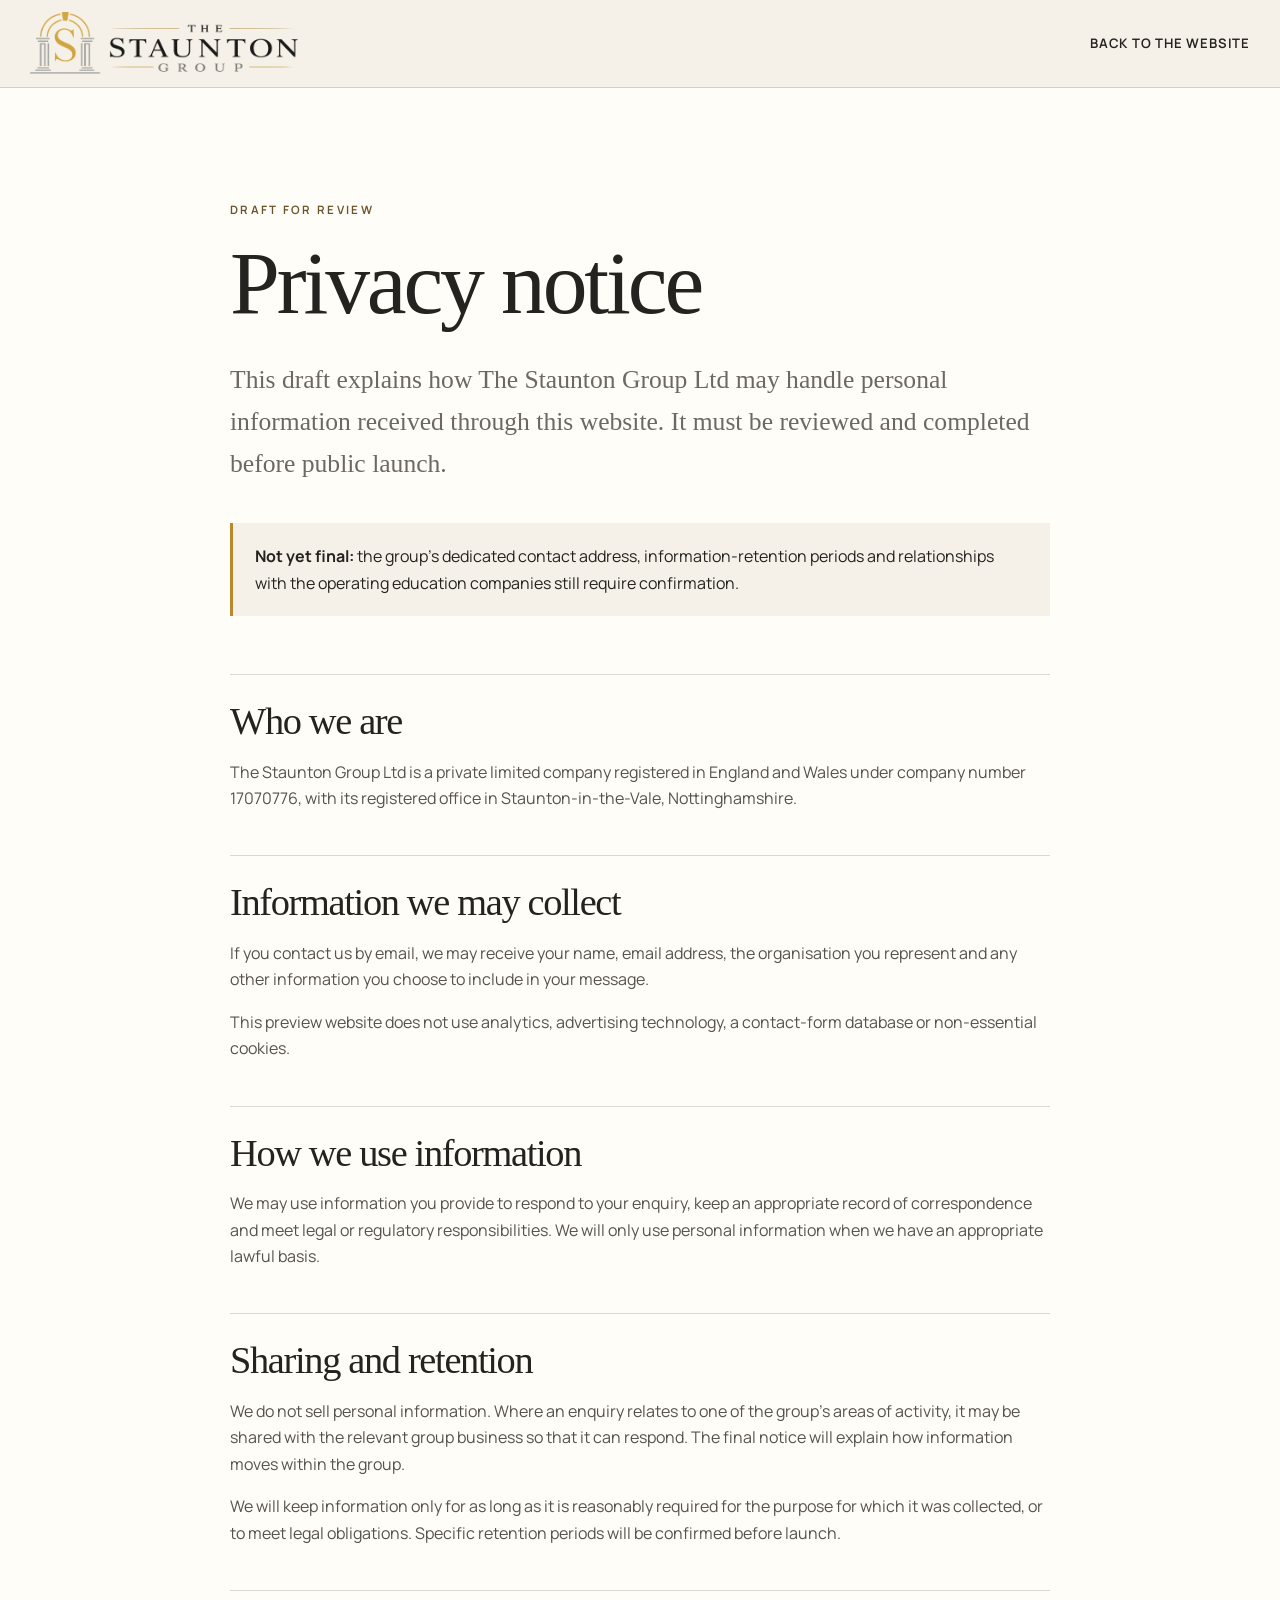
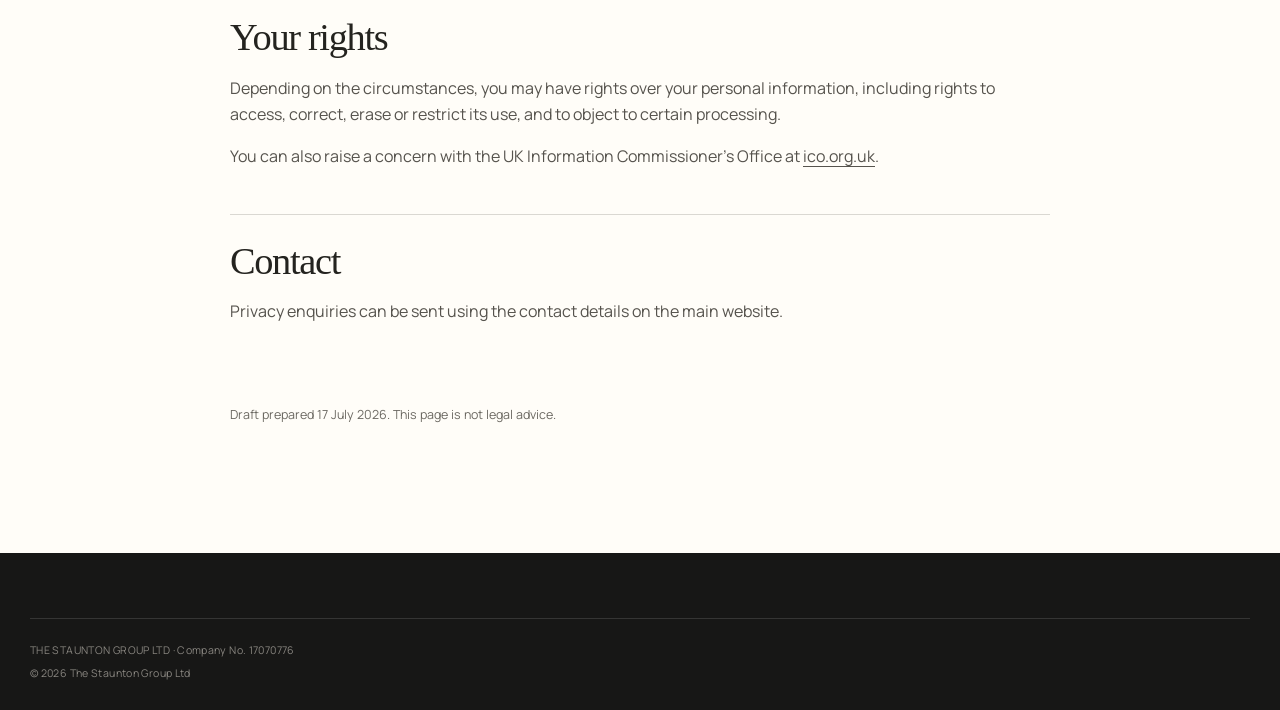
==== commit e6628ec5: "Remove decorative link glyphs on mobile" ====
--- a/privacy.html
+++ b/privacy.html
@@ -22,7 +22,7 @@
             <img src="assets/logo/staunton-group-signature.png" alt="">
           </span>
         </a>
-        <a class="text-link back-link" href="index.html" aria-label="Back to the website"><span aria-hidden="true">←</span><span class="back-label-full">Back to the website</span><span class="back-label-short" aria-hidden="true">Back</span></a>
+        <a class="text-link back-link" href="index.html" aria-label="Back to the website"><span class="back-label-full">Back to the website</span><span class="back-label-short" aria-hidden="true">Back</span></a>
       </div>
       <div class="scroll-progress" aria-hidden="true"><span data-scroll-progress></span></div>
     </header>
@@ -62,7 +62,7 @@
         <section>
           <h2>Your rights</h2>
           <p>Depending on the circumstances, you may have rights over your personal information, including rights to access, correct, erase or restrict its use, and to object to certain processing.</p>
-          <p>You can also raise a concern with the UK Information Commissioner’s Office at <a href="https://ico.org.uk/" target="_blank" rel="noopener">ico.org.uk <span aria-hidden="true">↗</span></a>.</p>
+          <p>You can also raise a concern with the UK Information Commissioner’s Office at <a href="https://ico.org.uk/" target="_blank" rel="noopener">ico.org.uk</a>.</p>
         </section>
 
         <section>
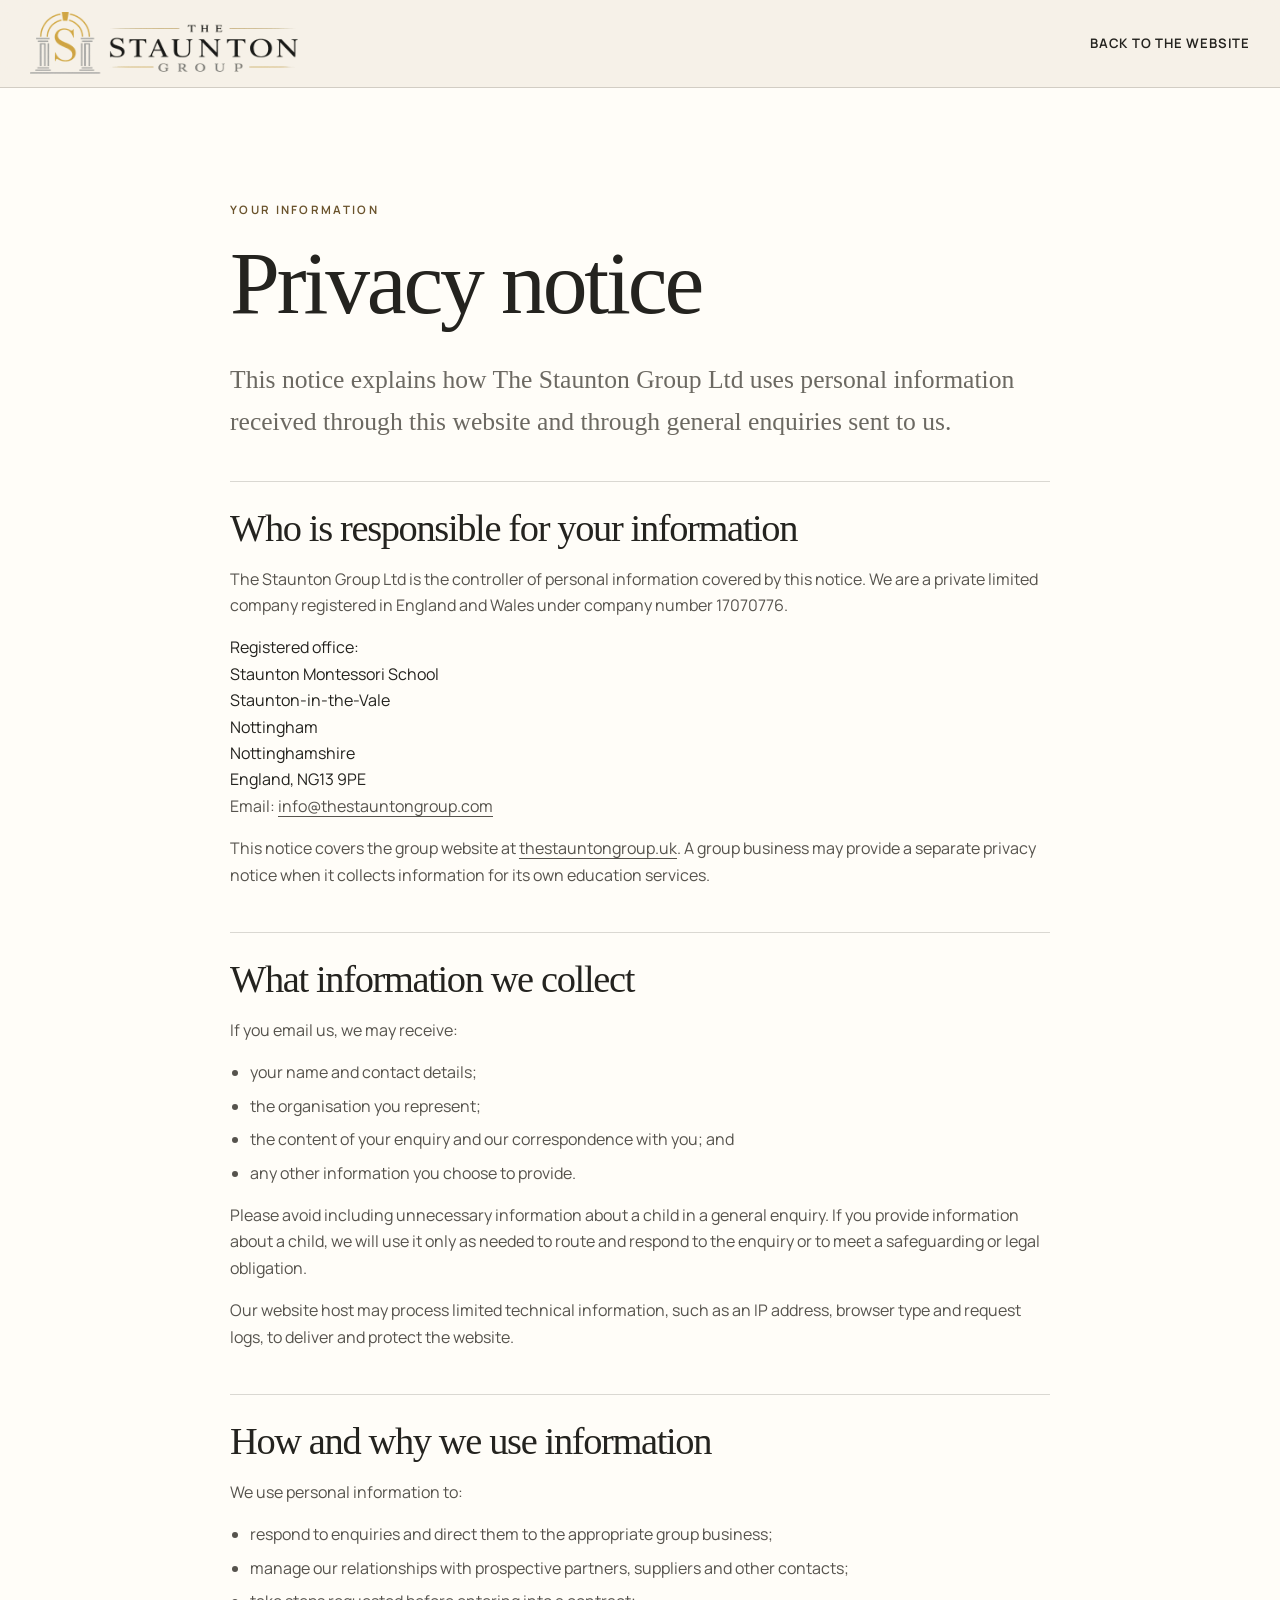
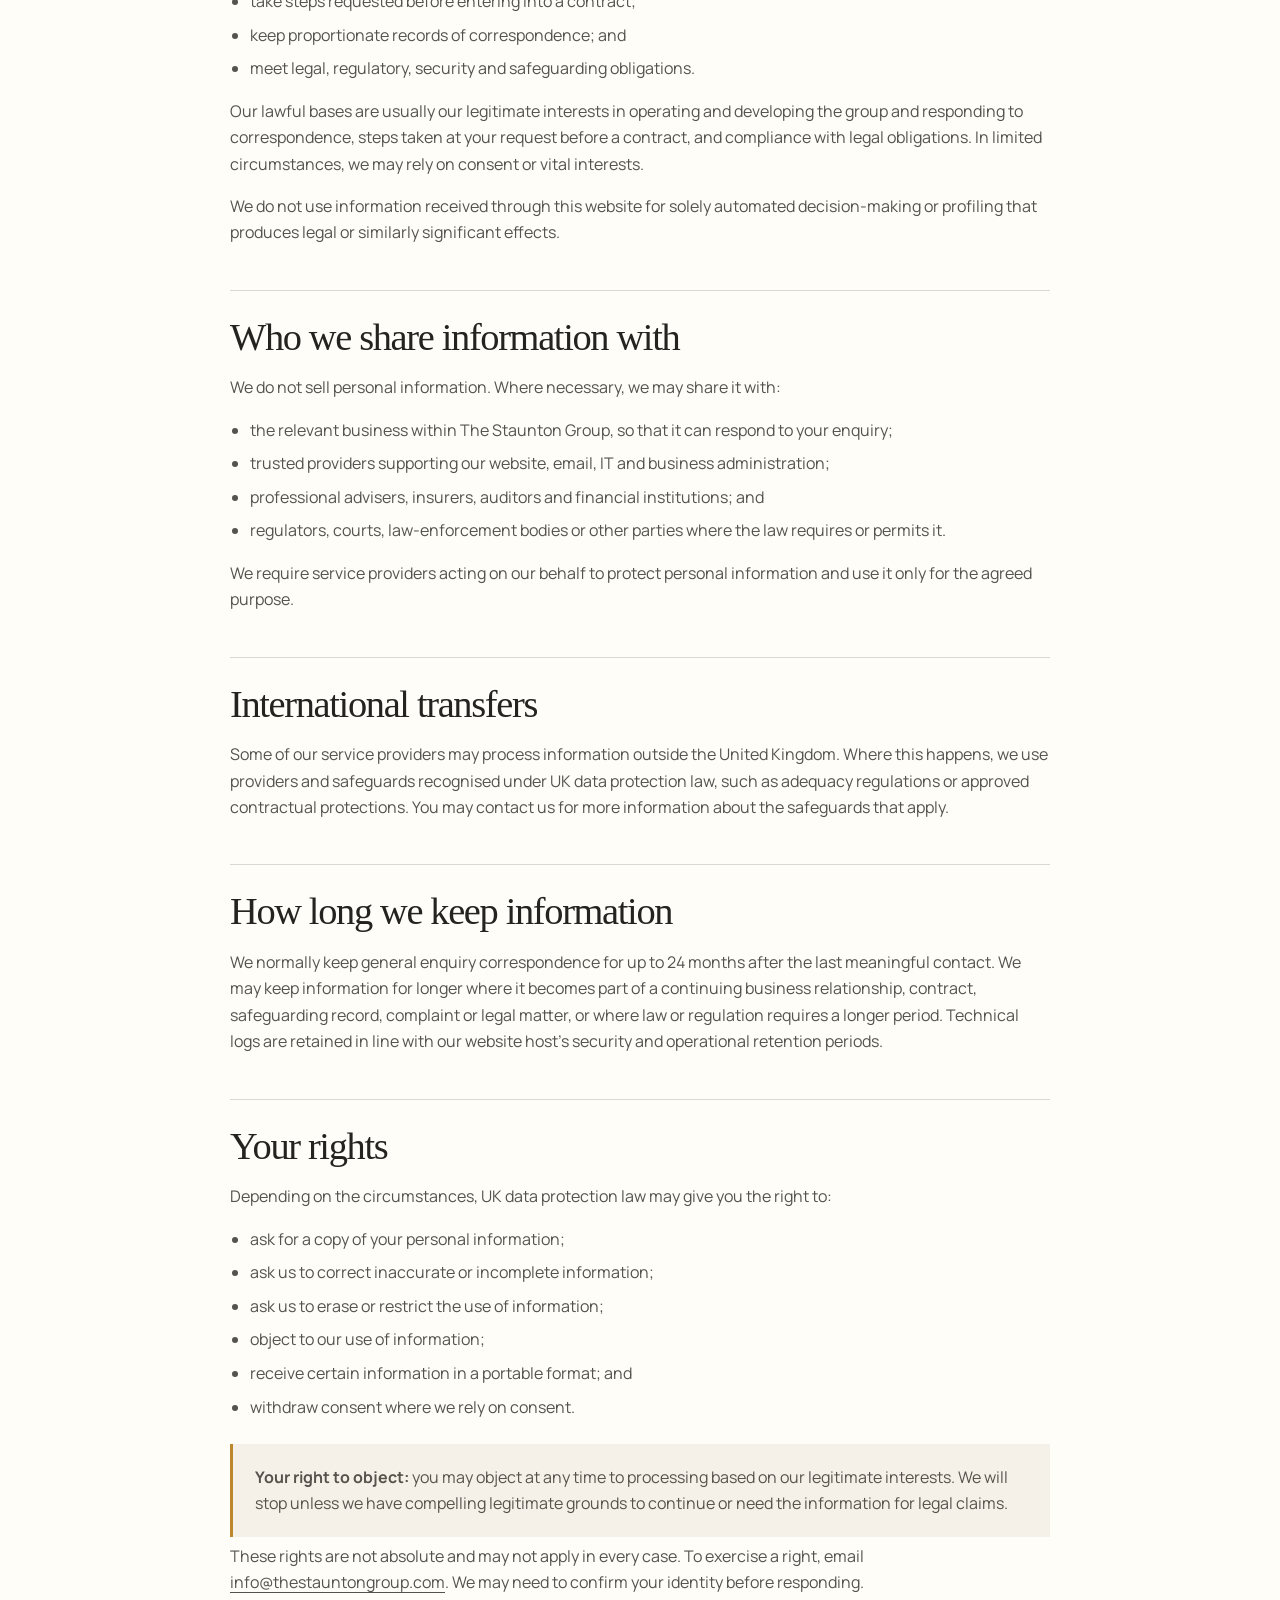
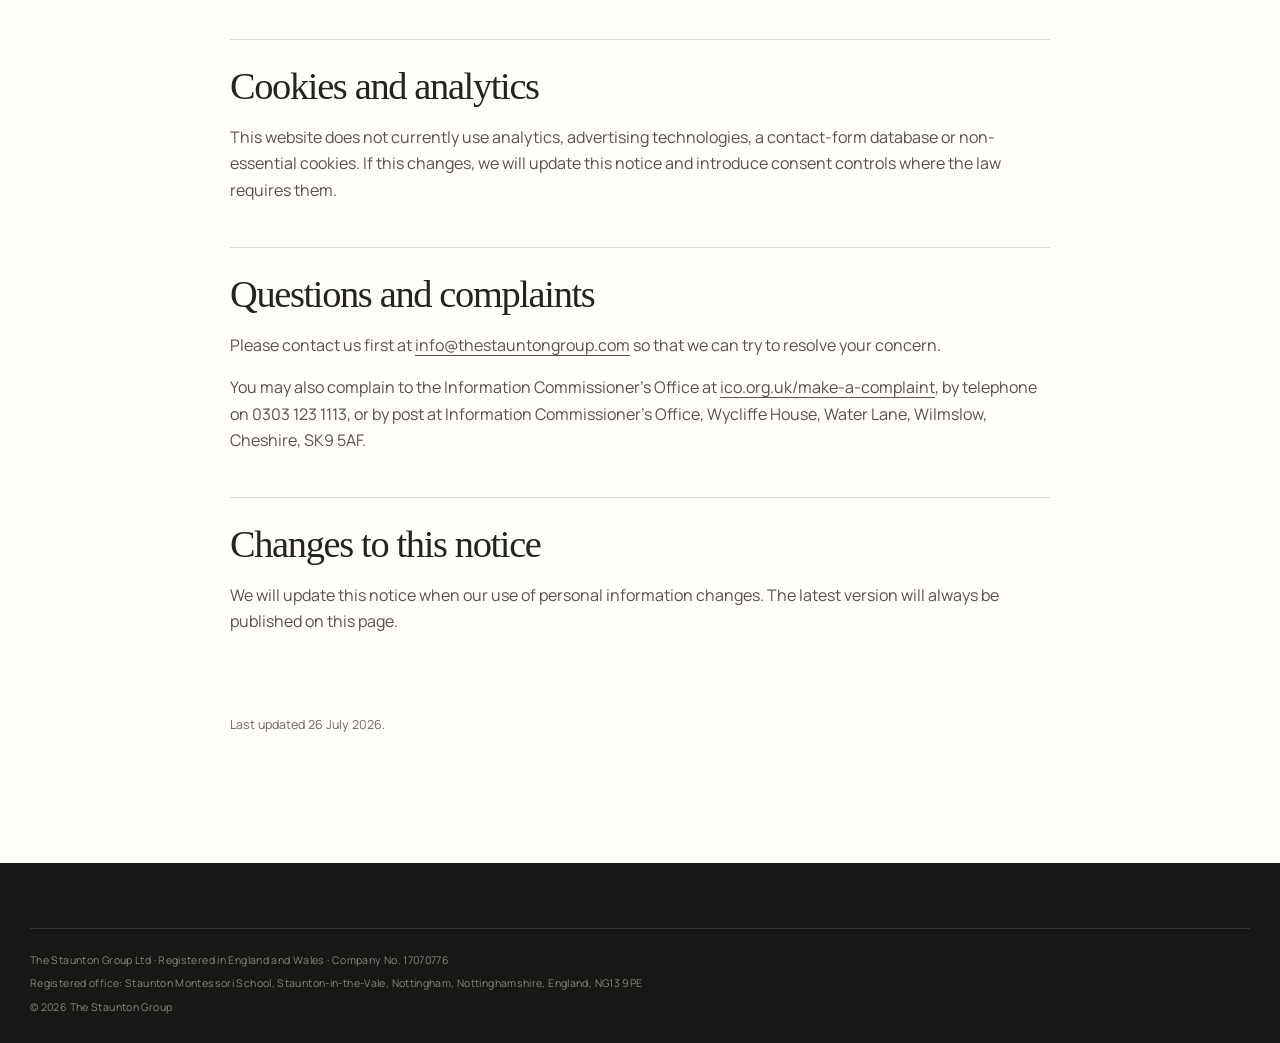
==== commit ca62d3af: "Prepare site for public launch" ====
--- a/privacy.html
+++ b/privacy.html
@@ -1,12 +1,13 @@
-<!doctype html>
+<!DOCTYPE html>
 <html lang="en-GB">
   <head>
     <meta charset="utf-8">
     <meta name="viewport" content="width=device-width, initial-scale=1">
-    <meta name="description" content="Draft privacy notice for The Staunton Group Ltd.">
-    <meta name="robots" content="noindex, nofollow">
+    <meta name="description" content="How The Staunton Group Ltd collects, uses and protects personal information received through this website and by email.">
+    <meta name="robots" content="index, follow">
     <meta name="theme-color" content="#f6f1e8">
     <title>Privacy notice | The Staunton Group</title>
+    <link rel="canonical" href="https://thestauntongroup.uk/privacy.html">
     <link rel="icon" type="image/png" sizes="128x128" href="assets/logo/favicon-staunton-rounded-2026.png">
     <link rel="preload" href="assets/fonts/Manrope-Variable.ttf" as="font" type="font/ttf" crossorigin>
     <link rel="stylesheet" href="styles.css">
@@ -29,55 +30,116 @@
 
     <main id="main-content" class="legal-main">
       <article class="legal-article shell-narrow">
-        <p class="eyebrow">Draft for review</p>
+        <p class="eyebrow">Your information</p>
         <h1>Privacy notice</h1>
-        <p class="legal-intro">This draft explains how The Staunton Group Ltd may handle personal information received through this website. It must be reviewed and completed before public launch.</p>
-
-        <div class="draft-warning" role="note">
-          <strong>Not yet final:</strong> the group’s dedicated contact address, information-retention periods and relationships with the operating education companies still require confirmation.
-        </div>
+        <p class="legal-intro">This notice explains how The Staunton Group Ltd uses personal information received through this website and through general enquiries sent to us.</p>
 
         <section>
-          <h2>Who we are</h2>
-          <p>The Staunton Group Ltd is a private limited company registered in England and Wales under company number 17070776, with its registered office in Staunton-in-the-Vale, Nottinghamshire.</p>
+          <h2>Who is responsible for your information</h2>
+          <p>The Staunton Group Ltd is the controller of personal information covered by this notice. We are a private limited company registered in England and Wales under company number 17070776.</p>
+          <address class="legal-address">
+            Registered office:<br>
+            Staunton Montessori School<br>
+            Staunton-in-the-Vale<br>
+            Nottingham<br>
+            Nottinghamshire<br>
+            England, NG13 9PE
+          </address>
+          <p>Email: <a href="mailto:info@thestauntongroup.com">info@thestauntongroup.com</a></p>
+          <p>This notice covers the group website at <a href="https://thestauntongroup.uk/">thestauntongroup.uk</a>. A group business may provide a separate privacy notice when it collects information for its own education services.</p>
         </section>
 
         <section>
-          <h2>Information we may collect</h2>
-          <p>If you contact us by email, we may receive your name, email address, the organisation you represent and any other information you choose to include in your message.</p>
-          <p>This preview website does not use analytics, advertising technology, a contact-form database or non-essential cookies.</p>
+          <h2>What information we collect</h2>
+          <p>If you email us, we may receive:</p>
+          <ul>
+            <li>your name and contact details;</li>
+            <li>the organisation you represent;</li>
+            <li>the content of your enquiry and our correspondence with you; and</li>
+            <li>any other information you choose to provide.</li>
+          </ul>
+          <p>Please avoid including unnecessary information about a child in a general enquiry. If you provide information about a child, we will use it only as needed to route and respond to the enquiry or to meet a safeguarding or legal obligation.</p>
+          <p>Our website host may process limited technical information, such as an IP address, browser type and request logs, to deliver and protect the website.</p>
         </section>
 
         <section>
-          <h2>How we use information</h2>
-          <p>We may use information you provide to respond to your enquiry, keep an appropriate record of correspondence and meet legal or regulatory responsibilities. We will only use personal information when we have an appropriate lawful basis.</p>
+          <h2>How and why we use information</h2>
+          <p>We use personal information to:</p>
+          <ul>
+            <li>respond to enquiries and direct them to the appropriate group business;</li>
+            <li>manage our relationships with prospective partners, suppliers and other contacts;</li>
+            <li>take steps requested before entering into a contract;</li>
+            <li>keep proportionate records of correspondence; and</li>
+            <li>meet legal, regulatory, security and safeguarding obligations.</li>
+          </ul>
+          <p>Our lawful bases are usually our legitimate interests in operating and developing the group and responding to correspondence, steps taken at your request before a contract, and compliance with legal obligations. In limited circumstances, we may rely on consent or vital interests.</p>
+          <p>We do not use information received through this website for solely automated decision-making or profiling that produces legal or similarly significant effects.</p>
         </section>
 
         <section>
-          <h2>Sharing and retention</h2>
-          <p>We do not sell personal information. Where an enquiry relates to one of the group’s areas of activity, it may be shared with the relevant group business so that it can respond. The final notice will explain how information moves within the group.</p>
-          <p>We will keep information only for as long as it is reasonably required for the purpose for which it was collected, or to meet legal obligations. Specific retention periods will be confirmed before launch.</p>
+          <h2>Who we share information with</h2>
+          <p>We do not sell personal information. Where necessary, we may share it with:</p>
+          <ul>
+            <li>the relevant business within The Staunton Group, so that it can respond to your enquiry;</li>
+            <li>trusted providers supporting our website, email, IT and business administration;</li>
+            <li>professional advisers, insurers, auditors and financial institutions; and</li>
+            <li>regulators, courts, law-enforcement bodies or other parties where the law requires or permits it.</li>
+          </ul>
+          <p>We require service providers acting on our behalf to protect personal information and use it only for the agreed purpose.</p>
+        </section>
+
+        <section>
+          <h2>International transfers</h2>
+          <p>Some of our service providers may process information outside the United Kingdom. Where this happens, we use providers and safeguards recognised under UK data protection law, such as adequacy regulations or approved contractual protections. You may contact us for more information about the safeguards that apply.</p>
+        </section>
+
+        <section>
+          <h2>How long we keep information</h2>
+          <p>We normally keep general enquiry correspondence for up to 24 months after the last meaningful contact. We may keep information for longer where it becomes part of a continuing business relationship, contract, safeguarding record, complaint or legal matter, or where law or regulation requires a longer period. Technical logs are retained in line with our website host’s security and operational retention periods.</p>
         </section>
 
         <section>
           <h2>Your rights</h2>
-          <p>Depending on the circumstances, you may have rights over your personal information, including rights to access, correct, erase or restrict its use, and to object to certain processing.</p>
-          <p>You can also raise a concern with the UK Information Commissioner’s Office at <a href="https://ico.org.uk/" target="_blank" rel="noopener">ico.org.uk</a>.</p>
+          <p>Depending on the circumstances, UK data protection law may give you the right to:</p>
+          <ul>
+            <li>ask for a copy of your personal information;</li>
+            <li>ask us to correct inaccurate or incomplete information;</li>
+            <li>ask us to erase or restrict the use of information;</li>
+            <li>object to our use of information;</li>
+            <li>receive certain information in a portable format; and</li>
+            <li>withdraw consent where we rely on consent.</li>
+          </ul>
+          <div class="legal-callout" role="note">
+            <p><strong>Your right to object:</strong> you may object at any time to processing based on our legitimate interests. We will stop unless we have compelling legitimate grounds to continue or need the information for legal claims.</p>
+          </div>
+          <p>These rights are not absolute and may not apply in every case. To exercise a right, email <a href="mailto:info@thestauntongroup.com">info@thestauntongroup.com</a>. We may need to confirm your identity before responding.</p>
         </section>
 
         <section>
-          <h2>Contact</h2>
-          <p>Privacy enquiries can be sent using the contact details on the main website.</p>
+          <h2>Cookies and analytics</h2>
+          <p>This website does not currently use analytics, advertising technologies, a contact-form database or non-essential cookies. If this changes, we will update this notice and introduce consent controls where the law requires them.</p>
         </section>
 
-        <p class="legal-updated">Draft prepared 17 July 2026. This page is not legal advice.</p>
+        <section>
+          <h2>Questions and complaints</h2>
+          <p>Please contact us first at <a href="mailto:info@thestauntongroup.com">info@thestauntongroup.com</a> so that we can try to resolve your concern.</p>
+          <p>You may also complain to the Information Commissioner’s Office at <a href="https://ico.org.uk/make-a-complaint/" target="_blank" rel="noopener noreferrer">ico.org.uk/make-a-complaint</a>, by telephone on 0303 123 1113, or by post at Information Commissioner’s Office, Wycliffe House, Water Lane, Wilmslow, Cheshire, SK9 5AF.</p>
+        </section>
+
+        <section>
+          <h2>Changes to this notice</h2>
+          <p>We will update this notice when our use of personal information changes. The latest version will always be published on this page.</p>
+        </section>
+
+        <p class="legal-updated">Last updated 26 July 2026.</p>
       </article>
     </main>
 
     <footer class="site-footer legal-footer">
       <div class="shell footer-legal">
-        <p>THE STAUNTON GROUP LTD · Company No. 17070776</p>
-        <p>© <span data-year>2026</span> The Staunton Group Ltd</p>
+        <p>The Staunton Group Ltd · Registered in England and Wales · Company No. 17070776</p>
+        <p>Registered office: Staunton Montessori School, Staunton-in-the-Vale, Nottingham, Nottinghamshire, England, NG13 9PE</p>
+        <p>© <span data-year>2026</span> The Staunton Group</p>
       </div>
     </footer>
   </body>
--- a/styles.css
+++ b/styles.css
@@ -497,6 +497,16 @@
   background: #d7d0c3;
 }
 
+.hero-photo-link {
+  display: block;
+  width: 100%;
+  height: 100%;
+}
+
+.hero-photo-link:focus-visible {
+  outline-offset: -4px;
+}
+
 .hero-photo-main {
   grid-row: 1 / -1;
 }
@@ -514,11 +524,11 @@
 }
 
 .hero-photo-main img {
-  object-position: 48% center;
+  object-position: 50% 24%;
 }
 
 .hero-photo-top img {
-  object-position: 52% center;
+  object-position: 50% 54%;
 }
 
 .hero-photo-bottom img {
@@ -578,6 +588,94 @@
   color: var(--muted);
 }
 
+.people {
+  background: var(--ivory-deep);
+}
+
+.people-heading {
+  display: grid;
+  align-items: end;
+  gap: 44px 8vw;
+  margin-bottom: clamp(56px, 7vw, 92px);
+  grid-template-columns: minmax(0, 1.35fr) minmax(300px, 0.65fr);
+}
+
+.people-heading h2 {
+  max-width: 850px;
+  margin-bottom: 0;
+}
+
+.people-intro {
+  max-width: 430px;
+  margin-bottom: 8px;
+  color: var(--muted);
+  font-family: var(--serif);
+  font-size: clamp(1.12rem, 1.7vw, 1.42rem);
+  line-height: 1.5;
+}
+
+.people-grid {
+  display: grid;
+  border-top: 1px solid var(--line);
+  border-bottom: 1px solid var(--line);
+  grid-template-columns: repeat(3, minmax(0, 1fr));
+}
+
+.person-card {
+  min-height: 560px;
+  padding: clamp(32px, 3.2vw, 46px);
+  border-right: 1px solid var(--line);
+}
+
+.person-card:last-child {
+  border-right: 0;
+}
+
+.person-image {
+  margin: 0 0 clamp(30px, 3vw, 42px);
+  overflow: hidden;
+  aspect-ratio: 1 / 1;
+  background: transparent;
+}
+
+.person-image img {
+  width: 100%;
+  height: 100%;
+  object-fit: contain;
+  object-position: center bottom;
+  transition: transform 800ms cubic-bezier(0.2, 0.7, 0.2, 1);
+}
+
+.person-card:hover .person-image img {
+  transform: scale(1.018);
+}
+
+.person-role {
+  margin-bottom: 13px;
+  color: #6a532c;
+  font-size: 0.7rem;
+  font-weight: 650;
+  letter-spacing: 0.15em;
+  text-transform: uppercase;
+}
+
+.person-card h3 {
+  margin-bottom: 28px;
+  font-size: clamp(1.75rem, 2.25vw, 2.25rem);
+  line-height: 1.08;
+  white-space: nowrap;
+}
+
+.person-card > p:not(.person-role) {
+  color: var(--muted);
+  font-size: 0.91rem;
+  line-height: 1.72;
+}
+
+.person-card > p:last-child {
+  margin-bottom: 0;
+}
+
 .principles {
   display: grid;
   margin-top: clamp(70px, 9vw, 120px);
@@ -683,6 +781,16 @@
 
 .business-image:hover img {
   transform: scale(1.025);
+}
+
+.business-image.business-image-early-years {
+  height: auto;
+  aspect-ratio: 1618 / 984;
+}
+
+.business-image.business-image-tutorial {
+  height: auto;
+  aspect-ratio: 2 / 1;
 }
 
 .business-card:first-child .business-image img {
@@ -1032,7 +1140,8 @@
   font-size: clamp(1.3rem, 2vw, 1.75rem);
 }
 
-.draft-warning {
+.draft-warning,
+.legal-callout {
   margin-bottom: 58px;
   padding: 20px 22px;
   border-left: 3px solid var(--gold);
@@ -1053,6 +1162,28 @@
   color: #56534d;
 }
 
+.legal-article section ul {
+  margin: 0 0 1em;
+  padding-left: 1.25em;
+  color: #56534d;
+}
+
+.legal-article section li + li {
+  margin-top: 0.45em;
+}
+
+.legal-callout {
+  margin: 24px 0 6px;
+}
+
+.legal-callout p:last-child {
+  margin-bottom: 0;
+}
+
+.legal-address {
+  font-style: normal;
+}
+
 .legal-updated {
   margin-top: 36px;
   color: var(--muted);
@@ -1107,6 +1238,29 @@
   .business-card-reverse {
     gap: 50px;
     grid-template-columns: 1fr 0.84fr;
+  }
+
+  .people-heading,
+  .people-grid {
+    grid-template-columns: 1fr;
+  }
+
+  .people-intro {
+    max-width: 650px;
+  }
+
+  .person-card {
+    min-height: auto;
+    border-right: 0;
+    border-bottom: 1px solid var(--line);
+  }
+
+  .person-image {
+    width: min(100%, 520px);
+  }
+
+  .person-card:last-child {
+    border-bottom: 0;
   }
 }
 
@@ -1330,6 +1484,10 @@
     grid-column: 1 / -1;
   }
 
+  .hero-photo-main img {
+    object-position: 50% top;
+  }
+
   .hero-photo-top,
   .hero-photo-bottom {
     grid-row: 2;
@@ -1438,6 +1596,10 @@
     grid-template-rows: 360px 170px;
   }
 
+  .person-card h3 {
+    font-size: 1.6rem;
+  }
+
   .hero-photo figcaption {
     right: 8px;
     bottom: 8px;
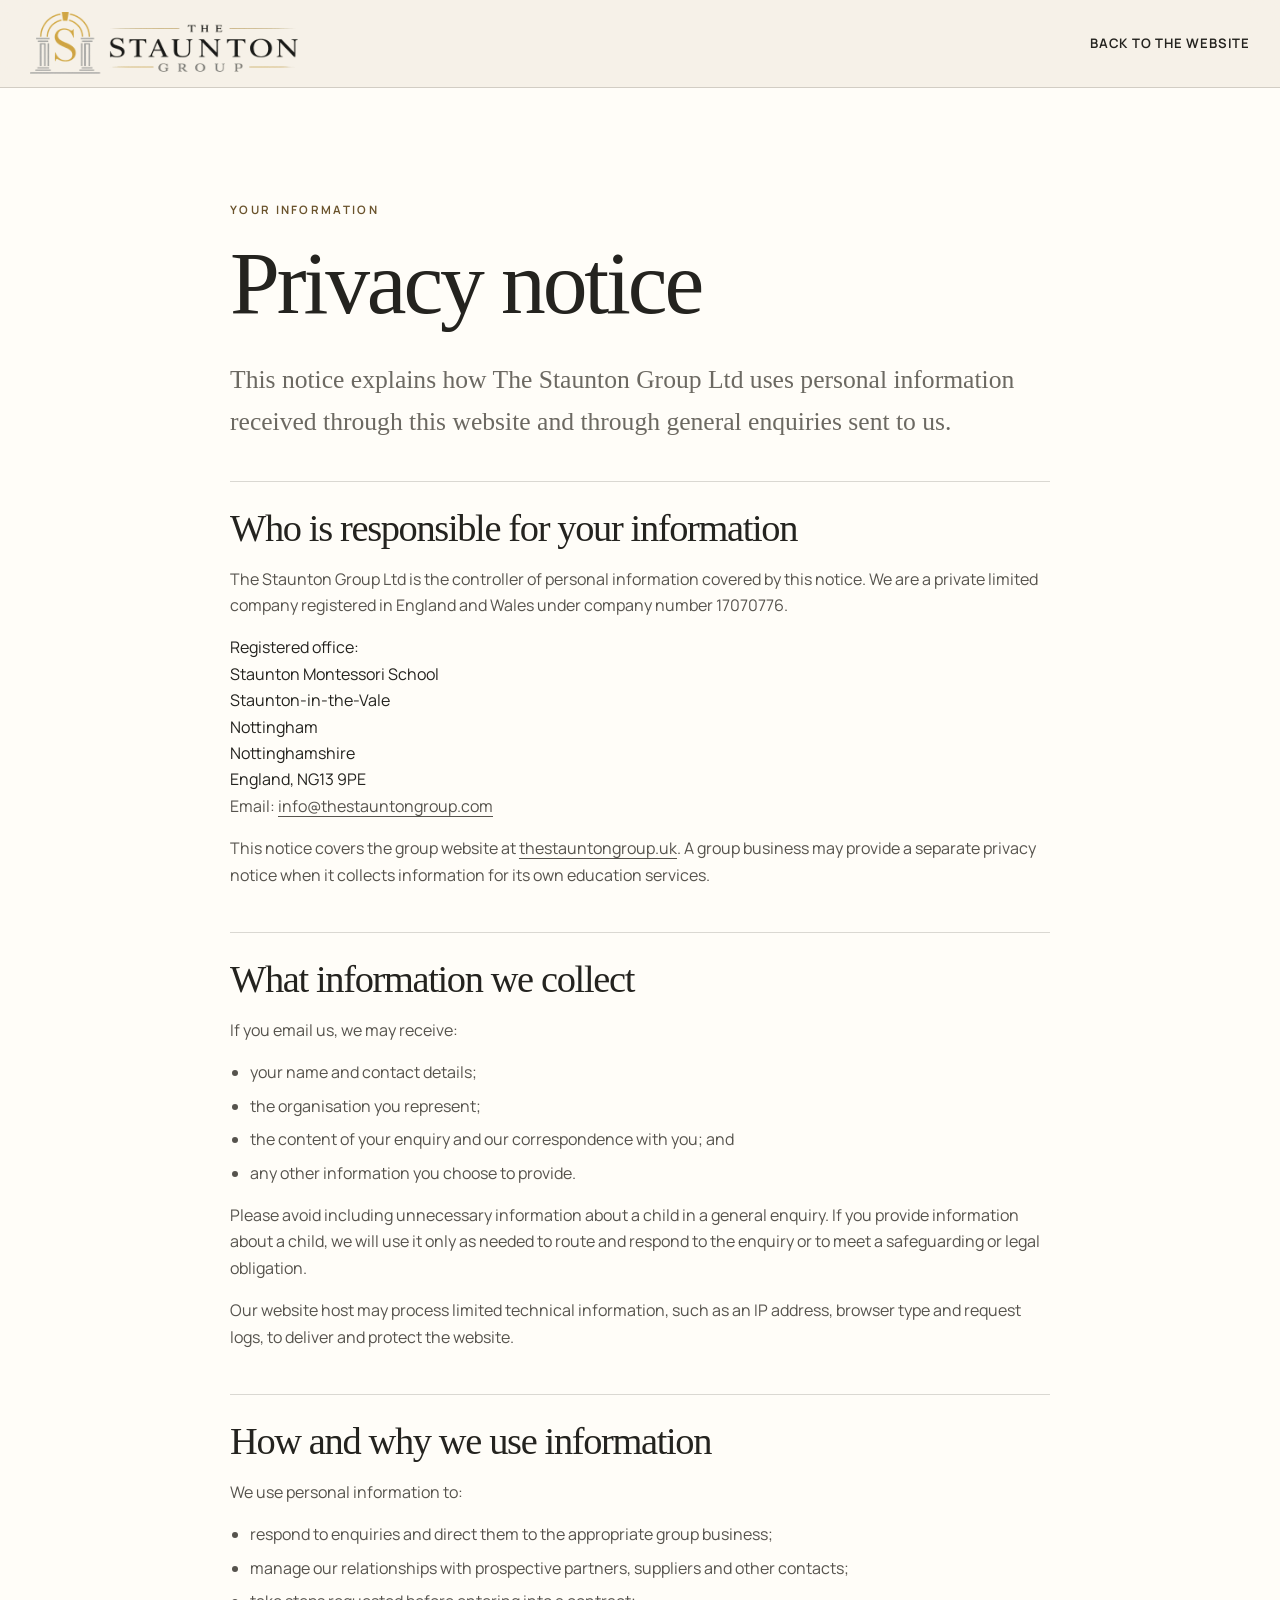
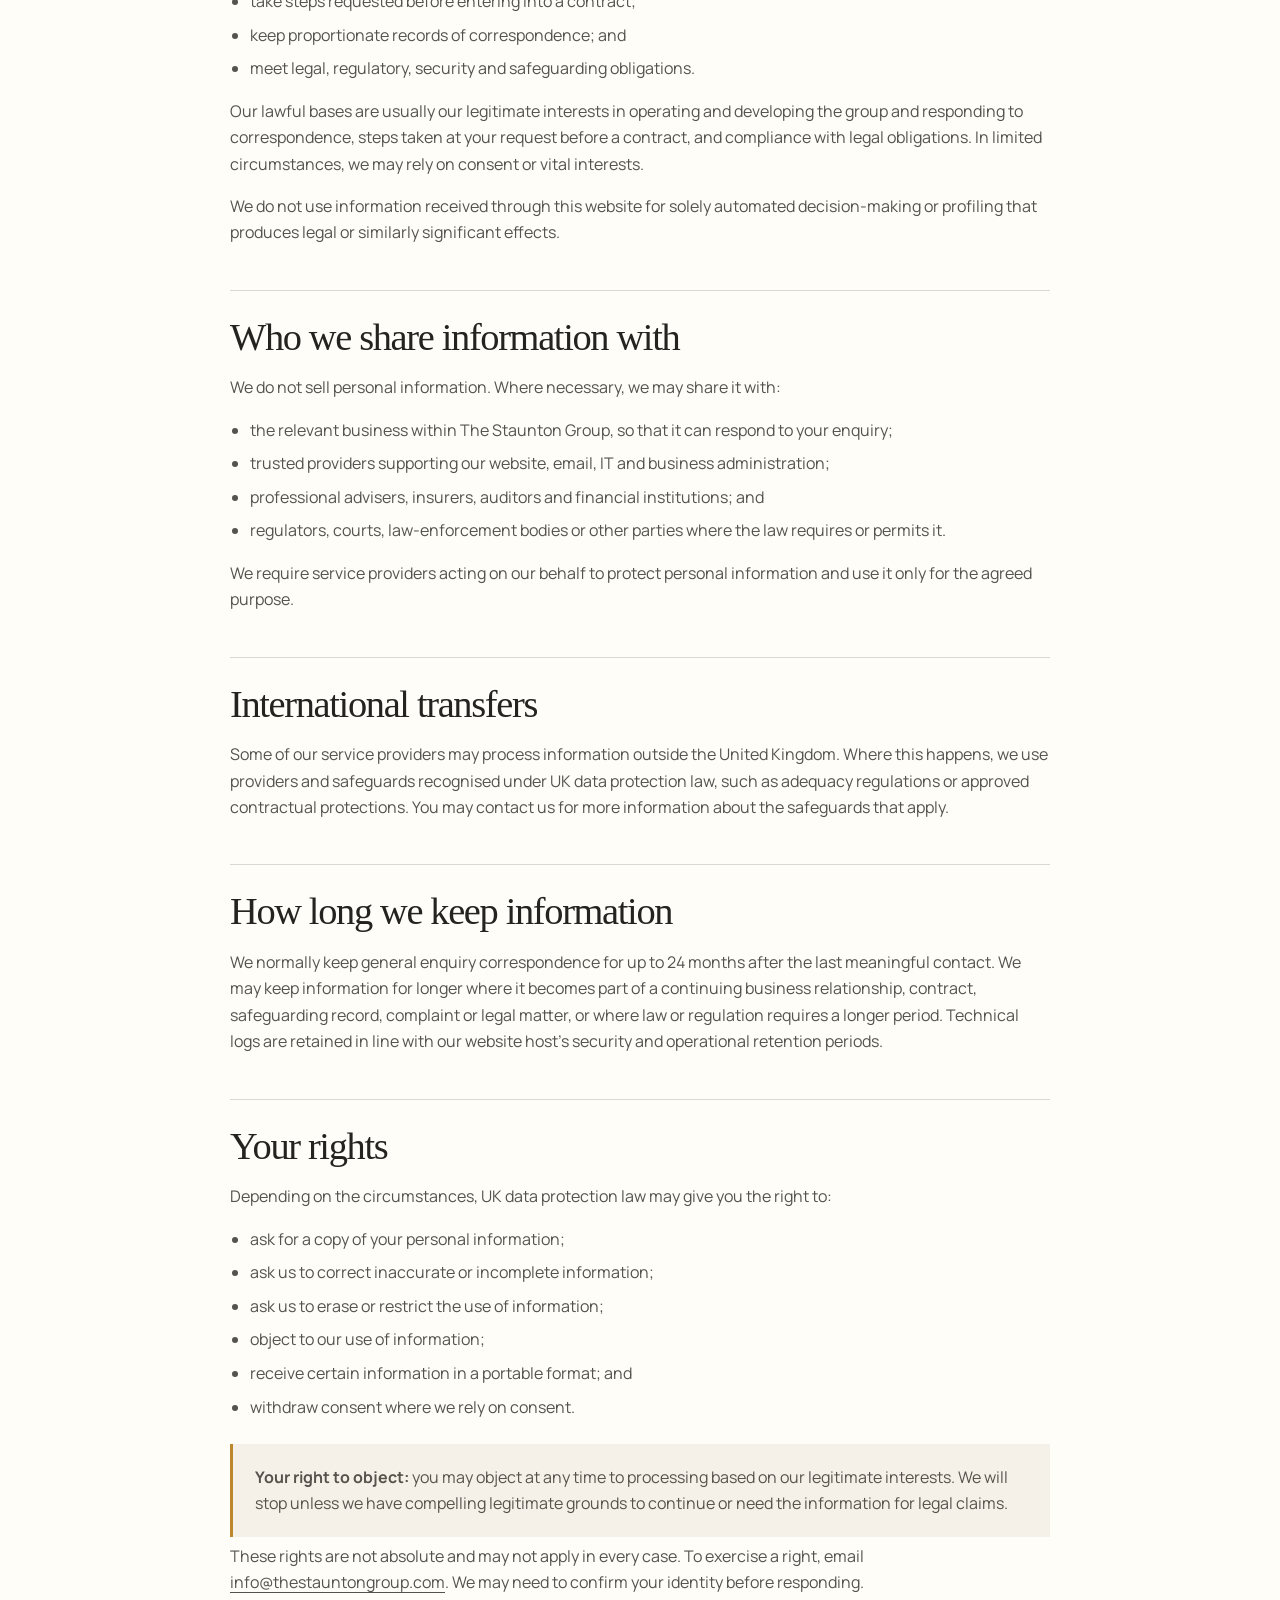
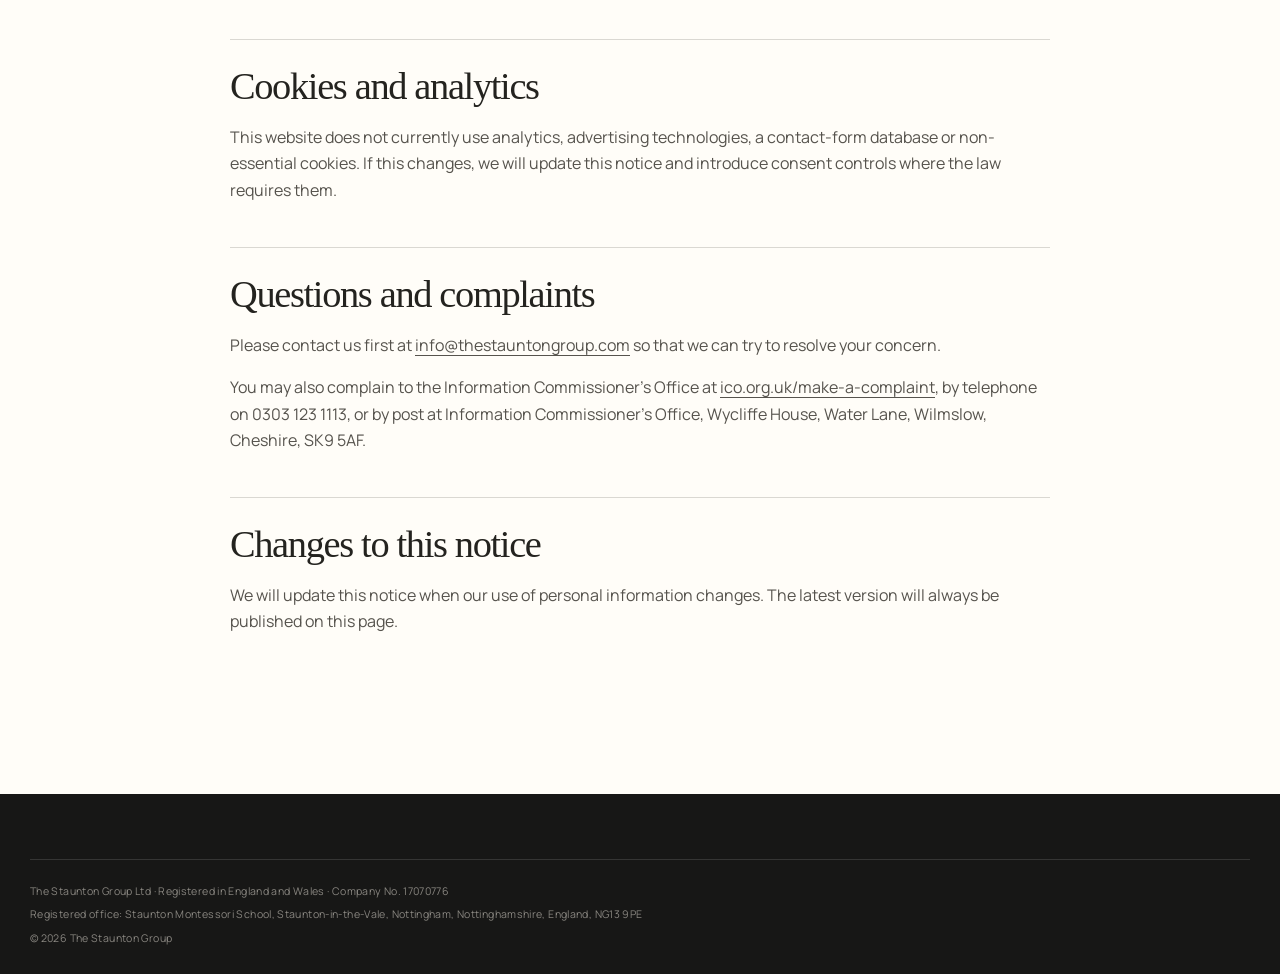
==== commit 8e87ec2e: "Remove privacy notice update date" ====
--- a/privacy.html
+++ b/privacy.html
@@ -131,7 +131,6 @@
           <p>We will update this notice when our use of personal information changes. The latest version will always be published on this page.</p>
         </section>
 
-        <p class="legal-updated">Last updated 26 July 2026.</p>
       </article>
     </main>
 
